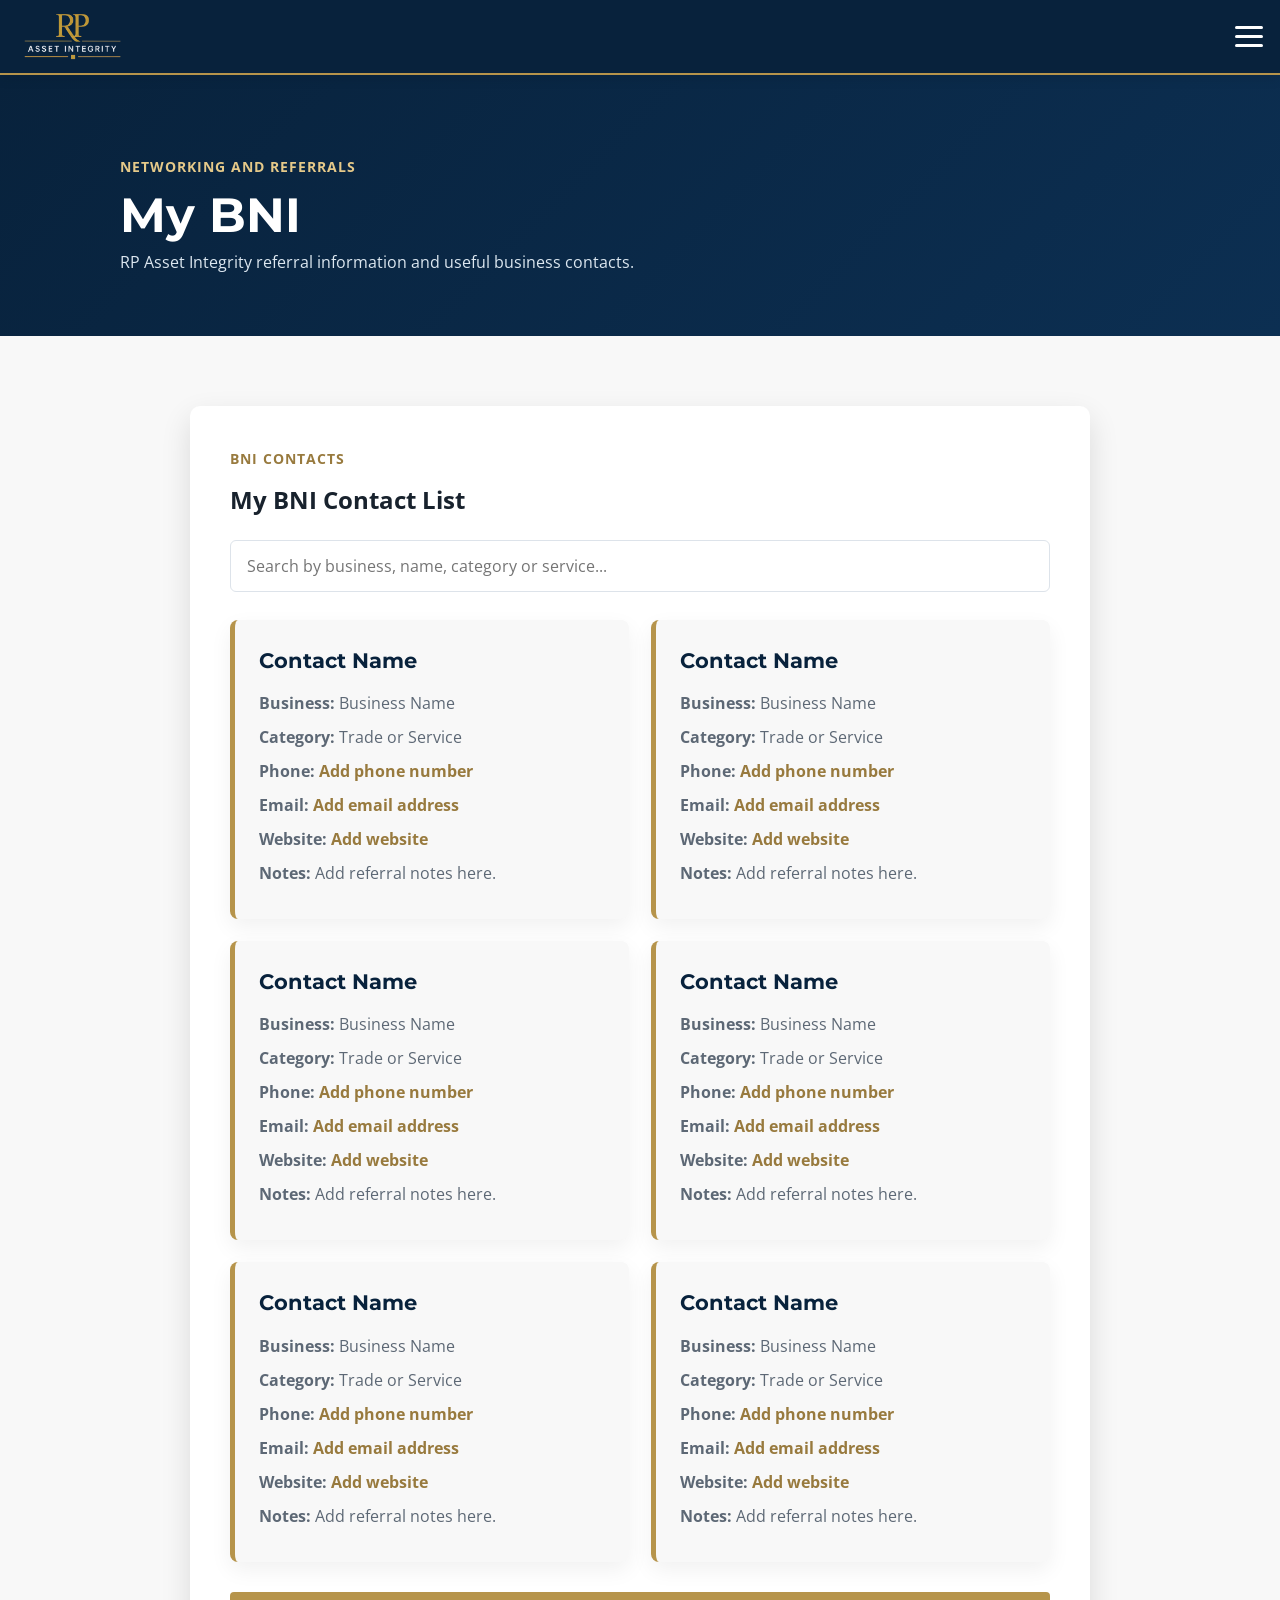
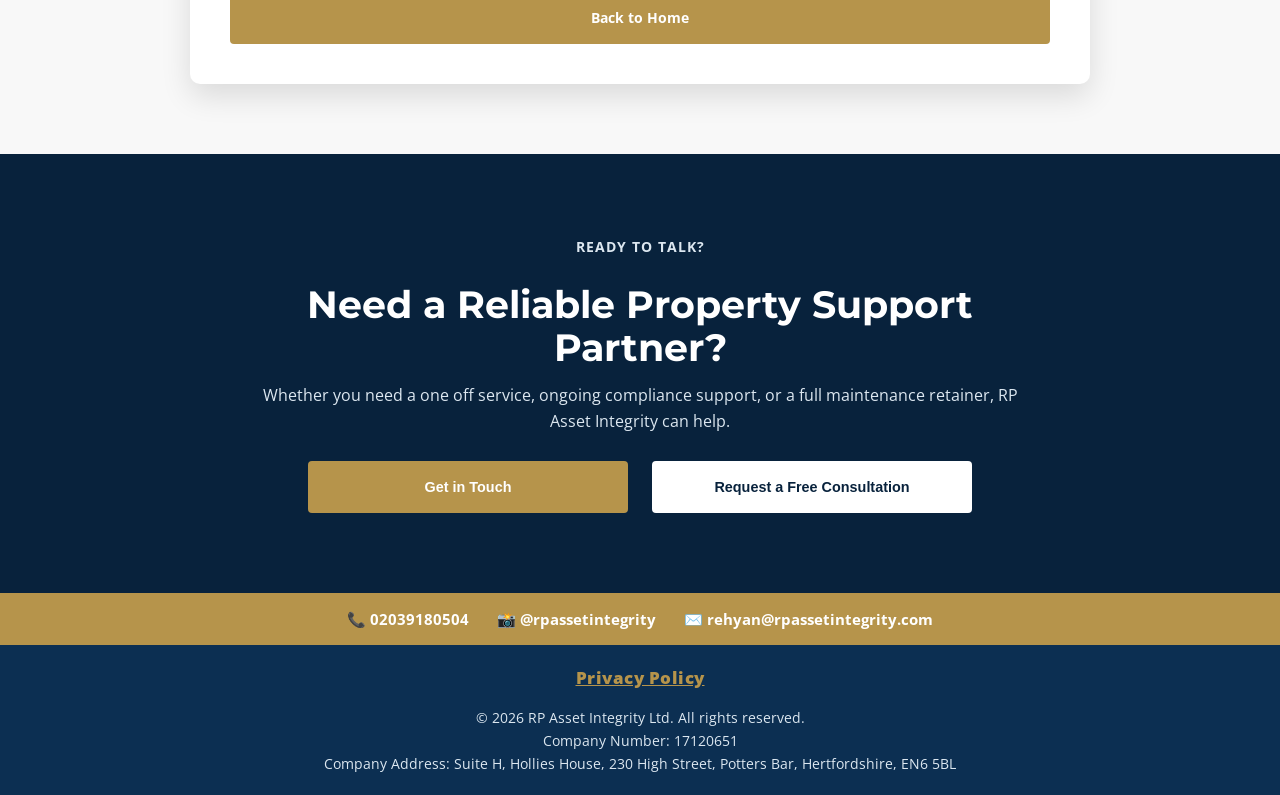
==== BNI.html @ 9f92d35c "temp removal of bni page" ====
<!DOCTYPE html>
<html lang="en">
<head>
  <meta charset="UTF-8" />
  <meta name="viewport" content="width=device-width, initial-scale=1.0" />
  <meta
    name="description"
    content="My BNI page for RP Asset Integrity. Property maintenance, compliance support and landlord services in London."
  />

  <title>My BNI | RP Asset Integrity</title>

  <!-- Favicon -->
<link rel="icon" type="image/png" href="assets/photos/favicon.png" />
<link rel="shortcut icon" type="image/png" href="assets/photos/favicon.png" />
<link rel="apple-touch-icon" href="assets/photos/favicon.png" />

  <link rel="icon" type="image/png" href="assets/photos/Screenshot 2026-05-05 at 12.55.05.png" />

  <link rel="preconnect" href="https://fonts.googleapis.com" />
  <link rel="preconnect" href="https://fonts.gstatic.com" crossorigin />
  <link
    href="https://fonts.googleapis.com/css2?family=Montserrat:wght@400;500;600;700;800&family=Open+Sans:wght@400;500;600;700&display=swap"
    rel="stylesheet"
  />

  <link rel="stylesheet" href="style.css" />
</head>

<body id="top">
  <div class="page-wrapper">

    <header class="site-header">
      <div class="container header-inner">
        <a href="index.html" class="logo">
          <img
            src="assets/photos/Screenshot_2026-05-05_at_11.35.00-removebg-preview.png"
            alt="RP Asset Integrity logo"
            class="logo-img"
          />
          <div class="logo-text"></div>
        </a>

        <button
          class="menu-toggle"
          id="menuToggle"
          aria-label="Open menu"
          aria-expanded="false"
          aria-controls="mainNav"
          type="button"
        >
          <span></span>
          <span></span>
          <span></span>
        </button>

        <nav class="main-nav" id="mainNav">
          <ul>
            <li><a href="index.html#top" class="nav-link">Home</a></li>
            <li><a href="index.html#about" class="nav-link">About</a></li>
            <li><a href="index.html#services" class="nav-link">Services</a></li>
            <li><a href="index.html#plans" class="nav-link">Plans</a></li>
            <li><a href="index.html#projects" class="nav-link">Projects</a></li>
            <li><a href="index.html#retainer" class="nav-link">Retainer</a></li>
            <li><a href="index.html#audit" class="nav-link">Audit</a></li>
            <li><a href="index.html#pricing" class="nav-link">Pricing</a></li>
            <li><a href="index.html#why" class="nav-link">Why Us</a></li>
            <li><a href="index.html#founders" class="nav-link">Team</a></li>
            <li><a href="index.html#contact" class="nav-link">Contact</a></li>
            <!-- <li><a href="BNI.html" class="nav-link active">My BNI</a></li> -->
            <li><a href="reviews.html" class="nav-link nav-page-link">Reviews</a></li>
          </ul>
        </nav>
      </div>
    </header>

    <section class="policy-hero">
      <div class="container">
        <p class="section-label light-label">Networking and Referrals</p>
        <h1>My BNI</h1>
        <p class="policy-date">
          RP Asset Integrity referral information and useful business contacts.
        </p>
      </div>
    </section>

    <!-- <section class="policy-section">
      <div class="container">
        <div class="policy-card">
          <p class="policy-intro">
            Use this page to keep your BNI profile, referral requests, ideal clients, services, and useful contact details in one place.
          </p>

          <div class="policy-block">
            <h2>About RP Asset Integrity</h2>
            <p>
              RP Asset Integrity provides property maintenance and compliance support for landlords, letting agents, property investors, and property owners.
            </p>
          </div>

          <div class="policy-block">
            <h2>What We Are Looking For</h2>
            <p>
              We are looking to connect with landlords, letting agents, estate agents, property investors, and businesses that need reliable property maintenance and compliance support.
            </p>
          </div>

          <div class="policy-block">
            <h2>Services We Offer</h2>
            <p>
              Property maintenance, compliance checks, handyman services, end of tenancy preparation, refurbishment works, and ongoing property support packages.
            </p>
          </div>

          <div class="policy-block">
            <h2>Contact</h2>
            <p>
              Phone: <a href="tel:+442039180504">02039180504</a><br />
              Email: <a href="mailto:rehyan@rpassetintegrity.com">rehyan@rpassetintegrity.com</a><br />
              Website: <a href="https://rpassetintegrity.com" target="_blank" rel="noopener noreferrer">rpassetintegrity.com</a>
            </p>
          </div>
        </div>
      </div>
    </section> -->

    <section class="policy-section">
      <div class="container">
        <div class="policy-card">
          <p class="section-label">BNI Contacts</p>
          <h2>My BNI Contact List</h2>
          <!-- <p class="policy-intro">
            Add useful BNI contacts here so their details are easy to find.
          </p> -->

          <input
            type="text"
            id="bniSearch"
            class="bni-search"
            placeholder="Search by business, name, category or service..."
          />

          <div class="bni-contact-grid">

            <div class="bni-contact-card" data-business="Business Name" data-category="Trade or Service">
              <h3>Contact Name</h3>
              <p><strong>Business:</strong> Business Name</p>
              <p><strong>Category:</strong> Trade or Service</p>
              <p><strong>Phone:</strong> <a href="tel:">Add phone number</a></p>
              <p><strong>Email:</strong> <a href="mailto:">Add email address</a></p>
              <p><strong>Website:</strong> <a href="#" target="_blank" rel="noopener noreferrer">Add website</a></p>
              <p><strong>Notes:</strong> Add referral notes here.</p>
            </div>

            <div class="bni-contact-card" data-business="Business Name" data-category="Trade or Service">
              <h3>Contact Name</h3>
              <p><strong>Business:</strong> Business Name</p>
              <p><strong>Category:</strong> Trade or Service</p>
              <p><strong>Phone:</strong> <a href="tel:">Add phone number</a></p>
              <p><strong>Email:</strong> <a href="mailto:">Add email address</a></p>
              <p><strong>Website:</strong> <a href="#" target="_blank" rel="noopener noreferrer">Add website</a></p>
              <p><strong>Notes:</strong> Add referral notes here.</p>
            </div>

            <div class="bni-contact-card" data-business="Business Name" data-category="Trade or Service">
              <h3>Contact Name</h3>
              <p><strong>Business:</strong> Business Name</p>
              <p><strong>Category:</strong> Trade or Service</p>
              <p><strong>Phone:</strong> <a href="tel:">Add phone number</a></p>
              <p><strong>Email:</strong> <a href="mailto:">Add email address</a></p>
              <p><strong>Website:</strong> <a href="#" target="_blank" rel="noopener noreferrer">Add website</a></p>
              <p><strong>Notes:</strong> Add referral notes here.</p>
            </div>

            <div class="bni-contact-card" data-business="Business Name" data-category="Trade or Service">
              <h3>Contact Name</h3>
              <p><strong>Business:</strong> Business Name</p>
              <p><strong>Category:</strong> Trade or Service</p>
              <p><strong>Phone:</strong> <a href="tel:">Add phone number</a></p>
              <p><strong>Email:</strong> <a href="mailto:">Add email address</a></p>
              <p><strong>Website:</strong> <a href="#" target="_blank" rel="noopener noreferrer">Add website</a></p>
              <p><strong>Notes:</strong> Add referral notes here.</p>
            </div>

            <div class="bni-contact-card" data-business="Business Name" data-category="Trade or Service">
              <h3>Contact Name</h3>
              <p><strong>Business:</strong> Business Name</p>
              <p><strong>Category:</strong> Trade or Service</p>
              <p><strong>Phone:</strong> <a href="tel:">Add phone number</a></p>
              <p><strong>Email:</strong> <a href="mailto:">Add email address</a></p>
              <p><strong>Website:</strong> <a href="#" target="_blank" rel="noopener noreferrer">Add website</a></p>
              <p><strong>Notes:</strong> Add referral notes here.</p>
            </div>

            <div class="bni-contact-card" data-business="Business Name" data-category="Trade or Service">
              <h3>Contact Name</h3>
              <p><strong>Business:</strong> Business Name</p>
              <p><strong>Category:</strong> Trade or Service</p>
              <p><strong>Phone:</strong> <a href="tel:">Add phone number</a></p>
              <p><strong>Email:</strong> <a href="mailto:">Add email address</a></p>
              <p><strong>Website:</strong> <a href="#" target="_blank" rel="noopener noreferrer">Add website</a></p>
              <p><strong>Notes:</strong> Add referral notes here.</p>
            </div>

          </div>

          <div class="policy-back">
            <a href="index.html" class="btn btn-gold small-btn">Back to Home</a>
          </div>
        </div>
      </div>
    </section>

    <section class="cta-section">
      <div class="container cta-box">
        <p class="section-label light-label">Ready to Talk?</p>
        <h2>Need a Reliable Property Support Partner?</h2>
        <p>
          Whether you need a one off service, ongoing compliance support, or a full maintenance retainer, RP Asset Integrity can help.
        </p>

        <div class="hero-buttons cta-buttons">
          <button type="button" class="btn btn-gold open-enquiry-btn">
            Get in Touch
          </button>
          <button type="button" class="btn btn-white open-consultation-btn">
            Request a Free Consultation
          </button>
        </div>
      </div>
    </section>

    <section class="contact-strip" id="contact">
      <div class="container contact-strip-inner">
        <span><a href="tel:+442039180504">📞 02039180504</a></span>
        <span><a href="https://www.instagram.com/rp_asset_integrity/" target="_blank" rel="noopener noreferrer">📸 @rpassetintegrity</a></span>
        <span><a href="mailto:rehyan@rpassetintegrity.com">✉️ rehyan@rpassetintegrity.com</a></span>
      </div>
    </section>

    <footer class="site-footer">
      <div class="container footer-inner single-column">
        <p>
          <span><a href="privacy.html" class="footer-policy-link" target="_blank">Privacy Policy</a></span><br />
          © 2026 RP Asset Integrity Ltd. All rights reserved.<br />
          Company Number: 17120651<br />
          Company Address: Suite H, Hollies House, 230 High Street, Potters Bar, Hertfordshire, EN6 5BL
        </p>
      </div>
    </footer>
  </div>

  <script src="script.js"></script>
</body>
</html>
---- style.css ----
/* =========================================================
   RESET
========================================================= */
* {
  margin: 0;
  padding: 0;
  box-sizing: border-box;
}

/* =========================================================
   ROOT VARIABLES
========================================================= */
:root {
  --navy: #0c2f52;
  --navy-dark: #08223c;
  --gold: #b6944b;
  --gold-dark: #987a3e;
  --white: #ffffff;
  --off-white: #f8f8f8;
  --light-bg: #f3f4f6;
  --border: #dde3ea;
  --text: #18222d;
  --muted: #5d6875;
  --shadow: 0 12px 30px rgba(0, 0, 0, 0.12);
}

/* =========================================================
   BASE
========================================================= */
html {
  scroll-behavior: auto;
}

html,
body {
  width: 100%;
  max-width: 100%;
  overflow-x: hidden;
}

body {
  padding-top: 74px;
  font-family: "Open Sans", sans-serif;
  background: #ececec;
  color: var(--text);
  line-height: 1.6;
}

html.menu-open,
body.menu-open {
  overflow: hidden;
  /* height: 100vh; */
}

img {
  max-width: 100%;
  display: block;
}

a {
  text-decoration: none;
}

/* =========================================================
   LAYOUT
========================================================= */
.page-wrapper {
  width: 100%;
  max-width: 100%;
  margin: 0;
  background: var(--white);
  box-shadow: 0 10px 35px rgba(0, 0, 0, 0.12);
  overflow: visible;
}

.container {
  width: 100%;
  max-width: 1080px;
  margin: 0 auto;
  padding-left: 20px;
  padding-right: 20px;
}

.site-header .container {
  width: 100%;
  max-width: 100%;
  margin: 0;
  padding-left: 4px;
  padding-right: 4px;
}

/* =========================================================
   SHARED SECTION STYLES
========================================================= */
.section-label {
  display: inline-block;
  font-size: 0.85rem;
  font-weight: 700;
  color: var(--gold-dark);
  text-transform: uppercase;
  letter-spacing: 1px;
  margin-bottom: 12px;
}

.light-label {
  color: #e5c989;
}

.section-heading {
  text-align: center;
  max-width: 760px;
  margin: 0 auto 42px;
}

.section-heading h2 {
  font-family: "Montserrat", sans-serif;
  font-size: 2.2rem;
  line-height: 1.15;
  font-weight: 800;
  color: var(--navy-dark);
  margin-bottom: 14px;
}

.section-heading p {
  color: var(--muted);
  font-size: 1rem;
}

/* =========================================================
   HEADER
========================================================= */
.site-header {
  position: fixed;
  top: 0;
  left: 0;
  width: 100%;
  z-index: 9999;
  background: rgba(255, 255, 255, 0.98);
  border-bottom: 1px solid #e8ebef;
  backdrop-filter: blur(8px);
  -webkit-backdrop-filter: blur(8px);
  box-shadow: 0 4px 12px rgba(0, 0, 0, 0.08);
}

.header-inner {
  display: flex;
  align-items: center;
  justify-content: space-between;
  padding: 4px 0;
  min-height: 74px;
}

.logo {
  display: flex;
  align-items: center;
  gap: 1px;
  color: inherit;
  flex: 1;
  min-width: 0;
  overflow: hidden;
  text-decoration: none;
  margin-left: 16px;
}

.logo-img {
  width: auto;
  height: 65px;
  object-fit: contain;
  display: block;
  flex-shrink: 0;
  margin-right: -15px;
}

.logo-text {
  min-width: 0;
  overflow: hidden;
  margin-left: -2px;
  padding: 0;
}

.logo-text h2 {
  font-family: "Montserrat", sans-serif;
  font-size: 0.95rem;
  line-height: 1.1;
  font-weight: 800;
  color: var(--navy-dark);
  margin: 0;
  white-space: nowrap;
  overflow: hidden;
  text-overflow: ellipsis;
  letter-spacing: 0.5px;
}

.logo-text p {
  font-size: 0.52rem;
  /* margin-top: 4px; */
  color: var(--gold-dark);
  letter-spacing: 0.4px;
  line-height: 1.2;
  white-space: nowrap;
  overflow: hidden;
  text-overflow: ellipsis;
  margin: 0;
}

/* =========================================================
   NAVIGATION
========================================================= */
.main-nav ul {
  display: flex;
  list-style: none;
  gap: 24px;
  align-items: center;
}

.main-nav a,
.main-nav a.nav-link {
  color: var(--text);
  font-size: 0.92rem;
  font-weight: 600;
  transition: color 0.3s ease;
}

.main-nav a:hover,
.main-nav a.active,
.main-nav a.nav-link:hover,
.main-nav a.nav-link.active {
  color: var(--gold-dark);
}

/* =========================================================
   HAMBURGER MENU
========================================================= */
.menu-toggle {
  display: flex;
  width: 88px;
  height: 46px;
  border: none;
  background: transparent;
  cursor: pointer;
  padding: 0;
  align-items: center;
  justify-content: center;
  flex-direction: column;
  gap: 6px;
  flex-shrink: 0;
  margin-left: 8px;
  z-index: 10002;
}

.menu-toggle span {
  display: block;
  width: 28px;
  height: 3px;
  background: var(--navy-dark);
  border-radius: 2px;
  transition: transform 0.35s ease, opacity 0.35s ease, background 0.35s ease;
}

.menu-toggle:hover span {
  background: var(--gold-dark);
}

.menu-toggle.active span:nth-child(1) {
  transform: translateY(9px) rotate(45deg);
}

.menu-toggle.active span:nth-child(2) {
  opacity: 0;
}

.menu-toggle.active span:nth-child(3) {
  transform: translateY(-9px) rotate(-45deg);
}

/* =========================================================
   SLIDE OUT NAVIGATION
========================================================= */
.main-nav {
  position: fixed;
  top: 74px;
  right: 0;
  width: min(360px, 86vw);
  height: calc(100vh - 74px);
  background: var(--white);
  border-left: 1px solid #e8ebef;
  box-shadow: -8px 0 24px rgba(0, 0, 0, 0.08);
  padding: 18px 24px 28px;
  overflow-y: auto;
  z-index: 10000;
  transform: translateX(105%);
  opacity: 0;
  visibility: hidden;
  transition: transform 0.38s ease, opacity 0.28s ease, visibility 0.28s ease;
}

.main-nav.open {
  transform: translateX(0);
  opacity: 1;
  visibility: visible;
}

.main-nav ul {
  display: flex;
  flex-direction: column;
  list-style: none;
  gap: 0;
  align-items: flex-start;
  width: 100%;
}

.main-nav li {
  width: 100%;
}

.main-nav a,
.main-nav a.nav-link {
  display: block;
  width: 100%;
  padding: 14px 0;
  border-bottom: 1px solid #eef1f4;
  color: var(--text);
  font-size: 1rem;
  font-weight: 600;
  transition: color 0.3s ease, padding-left 0.3s ease;
}

.main-nav a:hover,
.main-nav a.active,
.main-nav a.nav-link:hover,
.main-nav a.nav-link.active {
  color: var(--gold-dark);
  padding-left: 8px;
}

/* =========================================================
   BUTTONS
========================================================= */
.btn {
  display: flex;
  align-items: center;
  justify-content: center;
  padding: 14px;
  border-radius: 4px;
  font-weight: 700;
  font-size: 0.9rem;
  text-align: center;
  width: 100%;
  min-height: 52px;
  border: none;
  cursor: pointer;
  transition: background 0.3s ease, color 0.3s ease, transform 0.3s ease;
}

.btn:hover {
  transform: translateY(-1px);
}

.btn-gold {
  background: var(--gold);
  color: var(--white);
}

.btn-gold:hover {
  background: var(--gold-dark);
}

.btn-outline {
  border: 2px solid var(--gold);
  color: var(--white);
  background: transparent;
}

.btn-outline:hover {
  background: rgba(182, 148, 75, 0.16);
}

.btn-white {
  background: var(--white);
  color: var(--navy-dark);
}

.btn-white:hover {
  background: #e9eef3;
}

.small-btn {
  padding: 11px 16px;
  font-size: 0.85rem;
}

.full-width-btn {
  width: 100%;
  text-align: center;
}

/* =========================================================
   HERO
========================================================= */
.hero {
  position: relative;
  min-height: 620px;
  overflow: hidden;
}

.hero-image {
  position: absolute;
  inset: 0;
  background-image: url("assets/photos/ChatGPT Image Apr 28, 2026, 11_20_13 AM.png");
  background-size: cover;
  background-position: center;
}

.hero-overlay {
  position: absolute;
  inset: 0;
  background: linear-gradient(
    90deg,
    rgba(8, 34, 60, 0.92) 0%,
    rgba(8, 34, 60, 0.82) 36%,
    rgba(8, 34, 60, 0.38) 62%,
    rgba(8, 34, 60, 0.08) 100%
  );
}

.hero-content {
  position: relative;
  z-index: 2;
  display: flex;
  align-items: center;
  min-height: 620px;
}

.hero-text-box {
  max-width: 640px;
  color: var(--white);
  padding: 50px 0;
}

.eyebrow {
  display: inline-block;
  font-size: 0.82rem;
  font-weight: 700;
  letter-spacing: 1.2px;
  text-transform: uppercase;
  color: #e5c989;
  margin-bottom: 14px;
}

.hero-text-box h1 {
  font-family: "Montserrat", sans-serif;
  font-size: 3.4rem;
  line-height: 1.04;
  font-weight: 800;
  margin-bottom: 18px;
}

.hero-subtext {
  max-width: 620px;
  font-size: 1.06rem;
  color: #f0f4f8;
  margin-bottom: 16px;
}

.hero-small {
  max-width: 600px;
  font-size: 0.98rem;
  color: #dce6ee;
  margin-bottom: 28px;
}

.hero-buttons {
  display: grid;
  grid-template-columns: repeat(2, 1fr);
  gap: 14px;
  max-width: 600px;
}

/* =========================================================
   ABOUT
========================================================= */
.intro-section {
  padding: 80px 0 50px;
  background: var(--white);
}

.intro-grid {
  display: grid;
  grid-template-columns: 1.25fr 0.9fr;
  gap: 42px;
  align-items: start;
}

.intro-text h2 {
  font-family: "Montserrat", sans-serif;
  font-size: 2.2rem;
  line-height: 1.14;
  color: var(--navy-dark);
  margin-bottom: 18px;
}

.intro-text p {
  color: var(--muted);
  margin-bottom: 14px;
}

.intro-points {
  display: grid;
  gap: 18px;
}

.point-card {
  padding: 24px;
  background: var(--light-bg);
  border-left: 4px solid var(--gold);
  border-radius: 6px;
}

.point-card h3 {
  font-family: "Montserrat", sans-serif;
  font-size: 1.05rem;
  margin-bottom: 8px;
  color: var(--navy-dark);
}

.point-card p {
  color: var(--muted);
  font-size: 0.95rem;
}

/* =========================================================
   SERVICES
========================================================= */
.services-section {
  padding: 40px 0 80px;
  background: var(--off-white);
}

.service-grid {
  display: grid;
  grid-template-columns: repeat(3, 1fr);
  gap: 24px;
  align-items: stretch;
}

.service-card {
  background: var(--white);
  border-radius: 6px;
  overflow: hidden;
  box-shadow: var(--shadow);
  display: flex;
  flex-direction: column;
  height: 100%;
}

.card-top-line {
  height: 14px;
  background: var(--navy);
}

.card-bottom-line {
  height: 5px;
  background: var(--gold);
  margin-top: 0;
}

.card-body {
  padding: 28px 22px 24px;
  flex: 1;
  display: flex;
  flex-direction: column;
}

.card-icon {
  width: 58px;
  height: 58px;
  display: flex;
  align-items: center;
  justify-content: center;
  background: #f7f2e7;
  color: var(--navy-dark);
  border-radius: 50%;
  font-size: 1.5rem;
  margin-bottom: 18px;
}

.card-body h3 {
  font-family: "Montserrat", sans-serif;
  font-size: 1.45rem;
  line-height: 1.15;
  margin-bottom: 10px;
  color: var(--navy-dark);
}

.card-body h4 {
  font-size: 1rem;
  font-weight: 700;
  margin-bottom: 12px;
  color: var(--text);
}

.card-body p {
  color: var(--muted);
  font-size: 0.95rem;
  margin-bottom: 16px;
}

.card-body ul {
  margin: 0 0 18px 18px;
  color: var(--muted);
}

.card-body li {
  margin-bottom: 8px;
  font-size: 0.94rem;
}

.card-body a {
  color: var(--gold-dark);
  font-weight: 700;
  margin-top: auto;
}

/* =========================================================
   PLANS
========================================================= */
.plans-section {
  padding: 80px 0;
  background: var(--white);
}

.plan-grid {
  display: grid;
  grid-template-columns: repeat(3, 1fr);
  gap: 24px;
  align-items: stretch;
}

.plan-card {
  background: var(--off-white);
  border: 1px solid var(--border);
  border-radius: 8px;
  padding: 28px 24px;
  display: flex;
  flex-direction: column;
  height: 100%;
}

.plan-card .btn {
  margin-top: auto;
}

.featured-plan {
  background: var(--off-white);
  color: var(--text);
  border: 4px solid var(--navy-dark);
  transform: translateY(-8px);
  box-shadow: var(--shadow);
}

.featured-plan h3,
.featured-plan .plan-price {
  color: var(--navy-dark);
}

.featured-plan p,
.featured-plan li {
  color: var(--muted);
}

.featured-plan .plan-tag {
  background: var(--navy);
  color: var(--white);
}

.plan-tag {
  display: inline-block;
  width: fit-content;
  padding: 6px 10px;
  background: #f2e4c0;
  color: var(--gold-dark);
  border-radius: 999px;
  font-size: 0.76rem;
  font-weight: 700;
  margin-bottom: 16px;
  text-transform: uppercase;
}

.plan-card h3 {
  font-family: "Montserrat", sans-serif;
  font-size: 1.4rem;
  line-height: 1.15;
  color: var(--navy-dark);
  margin-bottom: 10px;
}

.plan-price {
  font-size: 1rem;
  font-weight: 700;
  color: var(--gold-dark);
  margin-bottom: 16px;
}

.plan-card p {
  color: var(--muted);
  margin-bottom: 16px;
}

.plan-card ul {
  margin: 0 0 22px 18px;
  flex-grow: 1;
}

.plan-card li {
  margin-bottom: 8px;
  color: var(--muted);
  font-size: 0.94rem;
}

/* =========================================================
   SHARED POPUPS
========================================================= */
.site-popup,
.review-popup {
  position: fixed;
  inset: 0;
  background: rgba(0, 0, 0, 0.55);
  display: none;
  align-items: center;
  justify-content: center;
  z-index: 11000;
  padding: 20px;
}

.site-popup.active,
.review-popup.active {
  display: flex;
}

.site-popup-box,
.review-popup-box {
  width: 100%;
  max-width: 460px;
  background: var(--white);
  border-radius: 12px;
  box-shadow: 0 18px 40px rgba(0, 0, 0, 0.18);
  padding: 30px 24px;
  position: relative;
}

.site-popup-box h2,
.review-popup-box h2 {
  font-family: "Montserrat", sans-serif;
  color: var(--navy-dark);
  margin-bottom: 12px;
  font-size: 1.8rem;
  line-height: 1.15;
}

.site-popup-box p,
.review-popup-box p {
  color: var(--muted);
  margin-bottom: 18px;
  line-height: 1.6;
}

.site-popup-close,
.review-close {
  position: absolute;
  top: 12px;
  right: 12px;
  width: 46px;
  height: 46px;
  display: flex;
  align-items: center;
  justify-content: center;
  border: none;
  border-radius: 50%;
  background: #f1f4f8;
  font-size: 28px;
  font-weight: 700;
  line-height: 1;
  color: var(--navy-dark);
  cursor: pointer;
  transition: background 0.25s ease, color 0.25s ease, transform 0.25s ease;
}

.site-popup-close:hover,
.review-close:hover {
  background: var(--gold);
  color: var(--white);
  transform: scale(1.05);
}

.popup-options {
  display: grid;
  gap: 12px;
  margin-top: 10px;
}

.popup-option-link,
.popup-option-button {
  display: block;
  width: 100%;
  padding: 14px 16px;
  border: 1px solid var(--border);
  border-radius: 6px;
  color: var(--navy-dark);
  font-weight: 700;
  background: var(--off-white);
  transition: background 0.3s ease, border-color 0.3s ease, transform 0.3s ease;
  cursor: pointer;
  text-align: center;
}

.popup-option-link:hover,
.popup-option-button:hover {
  background: #eef2f6;
  border-color: var(--gold);
  transform: translateY(-1px);
}

.site-popup-box form,
.review-popup-box form {
  display: flex;
  flex-direction: column;
}

.site-popup-box input,
.site-popup-box select,
.site-popup-box textarea,
.review-popup-box input,
.review-popup-box select,
.review-popup-box textarea {
  width: 100%;
  padding: 12px;
  margin-bottom: 14px;
  border: 1px solid var(--border);
  border-radius: 4px;
  font-family: inherit;
  font-size: 0.95rem;
  color: var(--text);
  background: var(--white);
}

.site-popup-box input:focus,
.site-popup-box select:focus,
.site-popup-box textarea:focus,
.review-popup-box input:focus,
.review-popup-box select:focus,
.review-popup-box textarea:focus {
  outline: none;
  border-color: var(--gold);
  box-shadow: 0 0 0 3px rgba(182, 148, 75, 0.12);
}

.service-link-btn {
  margin-top: auto;
  padding: 0;
  border: none;
  background: transparent;
  color: var(--gold-dark);
  font-weight: 700;
  font-size: 1rem;
  text-align: left;
  cursor: pointer;
  transition: color 0.3s ease, transform 0.3s ease;
}

.service-link-btn:hover {
  color: var(--navy-dark);
  transform: translateX(3px);
}

.btn-outline-dark {
  background: transparent;
  color: var(--navy-dark);
  border: 2px solid var(--navy-dark);
}

.btn-outline-dark:hover {
  background: var(--navy-dark);
  color: var(--white);
}

/* =========================================================
   PROJECTS
========================================================= */
.projects-section {
  padding: 80px 0;
  background: var(--white);
}

.project-grid {
  display: grid;
  grid-template-columns: repeat(2, 1fr);
  gap: 28px;
  margin-top: 40px;
}

.project-card {
  background: #f7f7f7;
  border-radius: 18px;
  padding: 26px;
  text-align: center;
  box-shadow: 0 8px 24px rgba(0, 0, 0, 0.06);
}

.project-card-gallery {
  display: grid;
  grid-template-columns: repeat(2, 1fr);
  gap: 10px;
}

.project-card-gallery .project-img {
  width: 100%;
  aspect-ratio: 1 / 1;
  object-fit: cover;
  border-radius: 0;
  cursor: pointer;
  transition: transform 0.25s ease, opacity 0.25s ease;
}

.project-card-gallery .project-img:hover {
  transform: scale(1.02);
  opacity: 0.95;
}

.project-card h3 {
  font-family: "Montserrat", sans-serif;
  font-size: 1.15rem;
  font-weight: 500;
  color: var(--text);
  margin-top: 22px;
}

/* =========================================================
   LIGHTBOX
========================================================= */
.project-lightbox {
  position: fixed;
  inset: 0;
  background: rgba(0, 0, 0, 0.92);
  display: none;
  align-items: center;
  justify-content: center;
  z-index: 10000;
  padding: 30px;
}

.project-lightbox.active {
  display: flex;
}

.lightbox-content {
  max-width: 90vw;
  max-height: 85vh;
  display: flex;
  align-items: center;
  justify-content: center;
}

.lightbox-content img {
  max-width: 100%;
  max-height: 85vh;
  object-fit: contain;
  border-radius: 10px;
}

.lightbox-close {
  position: absolute;
  top: 18px;
  right: 24px;
  background: transparent;
  border: none;
  color: #fff;
  font-size: 42px;
  cursor: pointer;
  line-height: 1;
}

.lightbox-arrow {
  position: absolute;
  top: 50%;
  transform: translateY(-50%);
  background: rgba(255, 255, 255, 0.14);
  border: none;
  color: #fff;
  font-size: 34px;
  width: 54px;
  height: 54px;
  border-radius: 50%;
  cursor: pointer;
}

.lightbox-prev {
  left: 22px;
}

.lightbox-next {
  right: 22px;
}

.lightbox-arrow:hover,
.lightbox-close:hover {
  opacity: 0.8;
}

/* =========================================================
   RETAINER
========================================================= */
.retainer-section {
  padding: 80px 0;
  background: var(--light-bg);
}

.retainer-grid {
  display: grid;
  grid-template-columns: 1.2fr 0.8fr;
  gap: 30px;
  align-items: start;
}

.retainer-text h2 {
  font-family: "Montserrat", sans-serif;
  font-size: 2.2rem;
  line-height: 1.14;
  color: var(--navy-dark);
  margin-bottom: 16px;
}

.retainer-text p {
  color: var(--muted);
  margin-bottom: 14px;
}

.retainer-points {
  display: grid;
  grid-template-columns: 1fr 1fr;
  gap: 14px;
  margin-top: 20px;
}

.retainer-point {
  background: var(--white);
  border-radius: 6px;
  padding: 18px;
  border-left: 4px solid var(--gold);
}

.retainer-point strong {
  display: block;
  font-family: "Montserrat", sans-serif;
  color: var(--navy-dark);
  margin-bottom: 6px;
}

.retainer-point span {
  color: var(--muted);
  font-size: 0.93rem;
}

.retainer-box {
  background: var(--navy-dark);
  color: var(--white);
  padding: 30px 24px;
  border-radius: 8px;
  box-shadow: var(--shadow);
}

.retainer-box h3 {
  font-family: "Montserrat", sans-serif;
  font-size: 1.6rem;
  line-height: 1.15;
  margin-bottom: 14px;
}

.retainer-box p,
.retainer-box li {
  color: #dce7f0;
}

.retainer-box p {
  margin-bottom: 16px;
}

.retainer-box ul {
  margin: 0 0 24px 18px;
}

.retainer-box li {
  margin-bottom: 8px;
}

.retainer-tag {
  display: inline-block;
  margin-bottom: 16px;
  padding: 6px 12px;
  background: var(--gold);
  color: var(--white);
  border-radius: 999px;
  font-size: 0.76rem;
  font-weight: 700;
  text-transform: uppercase;
  letter-spacing: 0.8px;
}

/* =========================================================
   AUDIT
========================================================= */
.audit-section {
  padding: 80px 0;
  background: var(--white);
}

.audit-grid {
  display: grid;
  grid-template-columns: repeat(4, 1fr);
  gap: 20px;
}

.audit-card {
  background: var(--off-white);
  border: 1px solid var(--border);
  border-radius: 8px;
  padding: 24px 20px;
  text-align: center;
}

.audit-icon {
  font-size: 2rem;
  margin-bottom: 12px;
}

.audit-card h3 {
  font-family: "Montserrat", sans-serif;
  font-size: 1.05rem;
  color: var(--navy-dark);
  margin-bottom: 8px;
}

.audit-card p {
  color: var(--muted);
  font-size: 0.94rem;
}

/* =========================================================
   PRICING
========================================================= */
.pricing-section {
  padding: 80px 0;
  background: var(--off-white);
}

.pricing-table {
  max-width: 820px;
  margin: 0 auto;
  border: 1px solid var(--border);
  border-radius: 8px;
  overflow: hidden;
  background: var(--white);
}

.pricing-row {
  display: grid;
  grid-template-columns: 2fr 1fr;
  padding: 16px 20px;
  border-bottom: 1px solid var(--border);
}

.pricing-row:last-child {
  border-bottom: none;
}

.pricing-head {
  background: var(--navy-dark);
  color: var(--white);
  font-weight: 700;
  font-family: "Montserrat", sans-serif;
}

.pricing-note {
  max-width: 820px;
  margin: 16px auto 0;
  color: var(--muted);
  font-size: 0.9rem;
  text-align: center;
}

/* =========================================================
   WHY US
========================================================= */
.why-section {
  padding: 80px 0;
  background: var(--white);
}

.why-grid {
  display: grid;
  grid-template-columns: repeat(3, 1fr);
  gap: 18px;
}

.why-card {
  background: var(--light-bg);
  padding: 22px 18px;
  border-radius: 6px;
  border-left: 4px solid var(--gold);
  font-weight: 600;
  color: var(--navy-dark);
}

/* =========================================================
   TEAM
========================================================= */
.founders-section {
  padding: 80px 0;
  background: var(--off-white);
}

.founder-grid {
  display: grid;
  grid-template-columns: 1fr 1fr;
  gap: 24px;
}

.founder-card {
  background: var(--white);
  border-radius: 8px;
  overflow: hidden;
  box-shadow: var(--shadow);
}

.founder-info {
  padding: 24px;
}

.founder-info h3 {
  font-family: "Montserrat", sans-serif;
  font-size: 1.5rem;
  color: var(--navy-dark);
  margin-bottom: 10px;
}

.founder-info p {
  color: var(--muted);
}

.founder-email {
  margin-top: 12px;
  font-weight: 700;
  color: var(--navy-dark);
}

/* =========================================================
   CTA
========================================================= */
.cta-section {
  padding: 80px 0;
  background: var(--navy-dark);
}

.cta-box {
  text-align: center;
  max-width: 850px;
}

.cta-box h2 {
  font-family: "Montserrat", sans-serif;
  font-size: 2.4rem;
  line-height: 1.12;
  color: var(--white);
  margin-bottom: 14px;
}

.cta-box p {
  color: #dce7f0;
  max-width: 760px;
  margin: 0 auto 26px;
}

.cta-buttons {
  display: flex;
  justify-content: center;
  align-items: center;
  gap: 24px;
  flex-wrap: wrap;
  max-width: 900px;
  margin: 0 auto;
}

.cta-buttons .btn {
  flex: 0 1 320px;
  max-width: 320px;
}

/* =========================================================
   CONTACT STRIP
========================================================= */
.contact-strip {
  background: var(--gold);
  padding: 14px 0;
}

.contact-strip-inner {
  display: flex;
  justify-content: center;
  flex-wrap: wrap;
  gap: 28px;
}

.contact-strip-inner span {
  color: var(--white);
  font-weight: 700;
  font-size: 0.94rem;
}

.contact-strip-inner a {
  color: var(--white);
  display: inline-block;
  transition: color 0.3s ease-in-out, transform 0.3s ease-in-out;
}

.contact-strip-inner a:hover {
  color: var(--navy-dark);
  transform: translateY(-1px);
}

/* =========================================================
   FOOTER
========================================================= */
.site-footer {
  background: var(--navy);
  padding: 20px 0;
}

.footer-inner {
  display: flex;
  flex-direction: column;
  align-items: center;
  justify-content: center;
  text-align: center;
  gap: 8px;
}

.footer-inner.single-column {
  justify-content: center;
  text-align: center;
}

.site-footer p {
  color: #dce7f0;
  font-size: 0.9rem;
}

.footer-policy-link {
  display: inline-block;
  margin-bottom: 14px;
  color: var(--gold);
  font-weight: 800;
  font-size: 1.05rem;
  text-decoration: underline;
  letter-spacing: 0.5px;
  transition: color 0.3s ease;
}

.footer-policy-link:hover {
  color: var(--white);
}

/* =========================================================
   PRIVACY POPUP
========================================================= */
.privacy-popup {
  position: fixed;
  bottom: 20px;
  left: 20px;
  max-width: 360px;
  width: calc(100% - 40px);
  background: rgba(12, 47, 82, 0.98);
  color: #ffffff;
  border-radius: 10px;
  box-shadow: 0 10px 30px rgba(0, 0, 0, 0.2);
  z-index: 9999;
  padding: 20px;
}

.privacy-popup-content p {
  font-size: 0.92rem;
  line-height: 1.5;
  margin-bottom: 14px;
  color: #f1f4f8;
}

.privacy-popup-content a {
  color: #e5c989;
  text-decoration: underline;
}

.privacy-popup-buttons {
  display: flex;
  gap: 10px;
  flex-wrap: wrap;
}

.privacy-popup-buttons button {
  border: none;
  padding: 10px 16px;
  border-radius: 4px;
  cursor: pointer;
  font-weight: 700;
  font-size: 0.9rem;
}

#acceptPrivacy {
  background: #b6944b;
  color: #ffffff;
}

#acceptPrivacy:hover {
  background: #987a3e;
}

.privacy-secondary {
  background: #ffffff;
  color: #08223c;
}

.privacy-secondary:hover {
  background: #e9eef3;
}

/* =========================================================
   PRIVACY POLICY PAGE
========================================================= */
.policy-hero {
  background: linear-gradient(135deg, var(--navy-dark), var(--navy));
  color: var(--white);
  padding: 80px 0 60px;
}

.policy-hero h1 {
  font-family: "Montserrat", sans-serif;
  font-size: 3rem;
  line-height: 1.05;
  margin-bottom: 10px;
}

.policy-date {
  font-size: 1rem;
  color: #dce7f0;
}

.policy-section {
  padding: 70px 0;
  background: var(--off-white);
}

.policy-card {
  max-width: 900px;
  margin: 0 auto;
  background: var(--white);
  padding: 40px;
  border-radius: 10px;
  box-shadow: var(--shadow);
}

.policy-intro {
  font-size: 1.05rem;
  color: var(--muted);
  margin-bottom: 30px;
  padding-bottom: 24px;
  border-bottom: 1px solid var(--border);
}

.policy-block {
  margin-bottom: 30px;
}

.policy-block h2 {
  font-family: "Montserrat", sans-serif;
  font-size: 1.4rem;
  color: var(--navy-dark);
  margin-bottom: 12px;
}

.policy-block p {
  color: var(--muted);
  margin-bottom: 12px;
  font-size: 1rem;
  line-height: 1.7;
}

.policy-block strong {
  color: var(--text);
}

.policy-list {
  display: grid;
  gap: 10px;
  margin-top: 8px;
}

.policy-contact {
  background: var(--light-bg);
  padding: 24px;
  border-left: 4px solid var(--gold);
  border-radius: 8px;
}

.policy-contact a {
  color: var(--gold-dark);
  font-weight: 700;
}

.policy-back {
  margin-top: 30px;
  text-align: center;
}

/* =========================================================
   REVIEWS PAGE
========================================================= */
.reviews-hero {
  background: linear-gradient(135deg, var(--navy-dark), var(--navy));
  color: var(--white);
  padding: 90px 0 70px;
}

.reviews-hero h1 {
  font-family: "Montserrat", sans-serif;
  font-size: 3rem;
  line-height: 1.05;
  margin-bottom: 16px;
}

.reviews-hero-text {
  max-width: 760px;
  color: #dce7f0;
  font-size: 1.05rem;
}

.reviews-intro {
  padding: 70px 0 20px;
  background: var(--white);
}

.reviews-section {
  padding: 20px 0 80px;
  background: var(--off-white);
}

.reviews-grid {
  display: grid;
  grid-template-columns: repeat(3, 1fr);
  gap: 24px;
}

.review-card {
  background: var(--white);
  border-radius: 8px;
  box-shadow: var(--shadow);
  padding: 28px 24px;
  display: flex;
  flex-direction: column;
  min-height: 280px;
}

.review-stars {
  font-size: 1.2rem;
  color: var(--gold);
  letter-spacing: 2px;
  margin-bottom: 16px;
}

.review-text {
  color: var(--muted);
  margin-bottom: 22px;
  flex-grow: 1;
}

.review-card h3 {
  font-family: "Montserrat", sans-serif;
  font-size: 1.05rem;
  color: var(--navy-dark);
  margin-bottom: 4px;
}

.review-card span {
  color: var(--gold-dark);
  font-size: 0.92rem;
  font-weight: 700;
}

/* =========================================================
   REVIEW CTA SECTION
========================================================= */
.review-cta-section {
  padding: 80px 0;
  background: var(--white);
  text-align: center;
}

.review-cta-box {
  max-width: 720px;
  margin: 0 auto;
}

.review-cta-box h2 {
  font-family: "Montserrat", sans-serif;
  font-size: 2.2rem;
  color: var(--navy-dark);
  margin-bottom: 16px;
}

.review-cta-text {
  color: var(--muted);
  font-size: 1.05rem;
  margin-bottom: 28px;
}

.review-cta-main-btn {
  min-width: 240px;
  min-height: 56px;
  font-size: 1rem;
  box-shadow: 0 10px 25px rgba(0, 0, 0, 0.08);
}

/* =========================================================
   REVIEW POPUP
========================================================= */
.review-popup {
  position: fixed;
  inset: 0;
  background: rgba(0, 0, 0, 0.65);
  display: none;
  align-items: center;
  justify-content: center;
  z-index: 10000;
  padding: 20px;
}

.review-popup.active {
  display: flex;
}

.review-popup-box {
  background: var(--white);
  padding: 30px 24px;
  border-radius: 10px;
  width: 100%;
  max-width: 420px;
  position: relative;
  box-shadow: var(--shadow);
}

.review-popup-box h2 {
  font-family: "Montserrat", sans-serif;
  margin-bottom: 18px;
  color: var(--navy-dark);
}

.review-popup-box input,
.review-popup-box select,
.review-popup-box textarea {
  width: 100%;
  padding: 12px;
  margin-bottom: 14px;
  border: 1px solid var(--border);
  border-radius: 4px;
  font-family: inherit;
}

.review-popup-box input[type="date"] {
  color: var(--text);
}

.review-close {
  position: absolute;
  top: 12px;
  right: 12px;
  width: 44px;
  height: 44px;
  display: flex;
  align-items: center;
  justify-content: center;
  border: none;
  border-radius: 50%;
  background: #f1f4f8;
  font-size: 24px;
  font-weight: 700;
  color: var(--navy-dark);
  cursor: pointer;
  transition: all 0.25s ease;
}

.review-close:hover {
  background: var(--gold);
  color: white;
}


/* =========================================================
   CONSENT */
.form-consent {
  display: flex;
  align-items: center;
  gap: 8px;
  margin: 10px 0 4px;
  font-size: 13px;
  color: #18222d;
  line-height: 1.4;
}

.form-consent input {
  width: 16px;
  height: 16px;
  flex-shrink: 0;
  accent-color: #b6944b;
  transform: translateY(2px);
}

.form-consent span {
  display: inline;
}

.form-note {
  font-size: 12px;
  color: #5d6875;
  margin: 4px 0 10px;
  line-height: 1.4;
}

.form-consent a {
  color: #08223c;
  font-weight: 700;
  text-decoration: underline;
  text-decoration-thickness: 2px;
}

.form-consent a:hover {
  color: #b6944b;
}

.hidden-field {
  display: none !important;
}

.success-popup {
  position: fixed;
  inset: 0;
  background: rgba(8, 34, 60, 0.7);
  display: none;
  align-items: center;
  justify-content: center;
  z-index: 99999;
  padding: 20px;
}

.success-popup.active {
  display: flex;
}

.success-popup-box {
  background: #ffffff;
  max-width: 420px;
  width: 100%;
  border-radius: 10px;
  padding: 28px;
  text-align: center;
  border-top: 6px solid #b6944b;
  box-shadow: 0 15px 35px rgba(0, 0, 0, 0.2);
}

.success-popup-box h2 {
  color: #08223c;
  margin: 0 0 10px;
}

.success-popup-box p {
  color: #5d6875;
  margin-bottom: 20px;
}

/* =========================================================
   RESPONSIVE
========================================================= */
@media (max-width: 1100px) {
  .hero-text-box h1 {
    font-size: 2.9rem;
  }

  .service-grid,
  .plan-grid,
  .why-grid,
  .reviews-grid {
    grid-template-columns: 1fr 1fr;
  }

  .audit-grid {
    grid-template-columns: 1fr 1fr;
  }

  .retainer-grid,
  .intro-grid,
  .founder-grid {
    grid-template-columns: 1fr;
  }
}

@media (max-width: 900px) {
  .hero {
    min-height: 700px;
  }

  .hero-content {
    min-height: 700px;
  }

  .hero-text-box h1 {
    font-size: 2.4rem;
  }

  .project-grid,
  .retainer-points,
  .service-grid,
  .plan-grid,
  .audit-grid,
  .why-grid,
  .reviews-grid {
    grid-template-columns: 1fr;
  }

  .pricing-row {
    grid-template-columns: 1fr;
    gap: 8px;
  }

  .featured-plan {
    transform: none;
  }

  .footer-inner {
    align-items: center;
    text-align: center;
  }
}

@media (max-width: 768px) {
  .page-wrapper {
    width: 100%;
    max-width: 100%;
    margin: 0;
    box-shadow: none;
  }

  .container {
  width: 100%;
  max-width: 100%;
  margin: 0 auto;
  padding-left: 16px;
  padding-right: 16px;
}

.site-header .container {
  width: 100%;
  max-width: 100%;
  margin: 0;
  padding-left: 4px;
  padding-right: 4px;
}

  .main-nav {
    width: min(320px, 88vw);
    padding: 14px 18px 24px;
  }

  .hero,
  .hero-content,
  .hero-image,
  .hero-overlay,
  .intro-section,
  .services-section,
  .plans-section,
  .projects-section,
  .retainer-section,
  .audit-section,
  .pricing-section,
  .why-section,
  .founders-section,
  .cta-section,
  .reviews-section,
  .review-cta-section,
  .policy-section {
    width: 100%;
    max-width: 100%;
  }

  .pricing-table,
  .policy-card,
  .site-popup-box,
  .review-popup-box,
  .project-card,
  .service-card,
  .plan-card,
  .founder-card,
  .review-card,
  .retainer-box {
    width: 100%;
    max-width: 100%;
    margin-left: auto;
    margin-right: auto;
  }

  .hero-text-box,
  .section-heading,
  .cta-box,
  .review-cta-box,
  .reviews-hero-text {
    max-width: 100%;
  }

  .policy-hero {
    padding: 60px 0 45px;
  }

  .policy-hero h1,
  .reviews-hero h1 {
    font-size: 2.2rem;
  }

  .policy-card {
    padding: 24px;
  }

  .policy-block h2 {
    font-size: 1.2rem;
  }
}

@media (max-width: 640px) {
  .page-wrapper {
    width: 100%;
    max-width: 100%;
    margin: 0;
  }

  .container {
    width: 100%;
  }

  .hero-buttons {
    grid-template-columns: 1fr;
  }

  .hero-text-box h1 {
    font-size: 2rem;
  }

  .section-heading h2,
  .intro-text h2,
  .retainer-text h2,
  .cta-box h2,
  .review-cta-box h2 {
    font-size: 1.8rem;
  }

  .cta-buttons {
    flex-direction: column;
    gap: 14px;
  }

  .cta-buttons .btn {
    width: 100%;
    max-width: 100%;
    flex: unset;
  }

  .contact-strip {
    padding: 22px 0;
  }

  .contact-strip-inner {
    flex-direction: column;
    align-items: center;
    justify-content: center;
    gap: 16px;
    text-align: center;
  }

  .contact-strip-inner span {
    width: 100%;
    font-size: 1rem;
    font-weight: 700;
    line-height: 1.4;
  }

  .privacy-popup {
    left: 15px;
    right: 15px;
    bottom: 15px;
    width: auto;
    max-width: none;
  }

  .project-card {
    padding: 18px;
  }

  .project-card-gallery {
    gap: 8px;
  }

  .lightbox-arrow {
    width: 44px;
    height: 44px;
    font-size: 26px;
  }

  .lightbox-prev {
    left: 10px;
  }

  .lightbox-next {
    right: 10px;
  }

  .lightbox-close {
    top: 12px;
    right: 16px;
    font-size: 36px;
  }

  .reviews-hero {
    padding: 70px 0 50px;
  }

  .site-popup-box,
  .review-popup-box {
    padding: 26px 18px;
  }
}

@media (max-width: 640px) {
  .site-popup-box,
  .review-popup-box {
    width: calc(100% - 24px);
    max-width: 100%;
    padding: 26px 18px 24px;
    overflow: hidden;
  }

  .site-popup-box h2,
  .review-popup-box h2 {
    font-size: 2rem;
    line-height: 1.15;
    padding-right: 60px;
    word-break: normal;
  }

  .site-popup-close,
  .review-close {
    width: 46px;
    height: 46px;
    top: 14px;
    right: 14px;
    font-size: 26px;
    z-index: 2;
  }

  .review-popup-box input[type="date"] {
    max-width: 100%;
    width: 100%;
    box-sizing: border-box;
    appearance: none;
    -webkit-appearance: none;
    font-size: 1rem;
  }
}

@media (max-width: 640px) {
  #callbackPopup .site-popup-box h2 {
    font-size: 1.85rem;
    line-height: 1.15;
    padding-right: 70px;
    max-width: 100%;
  }

  #callbackPopup .site-popup-box {
    overflow: hidden;
  }
}


/* Retainer Enquire Now hover */
.retainer-box .service-link-btn {
  color: var(--gold);
}

.retainer-box .service-link-btn:hover {
  color: var(--white);
  transform: translateX(3px);
}

/* Core service links hover and shift */
.card-body a,
.service-card .card-body a {
  transition: color 0.3s ease, transform 0.3s ease;
}

.card-body a:hover,
.service-card .card-body a:hover {
  color: var(--navy-dark);
  transform: translateX(3px);
}

/* Shift hero image RIGHT on tablet */
@media (max-width: 900px) {
  .hero-image {
    background-position: 70% center;
  }
}

/* Shift more RIGHT on mobile */
@media (max-width: 640px) {
  .hero-image {
    background-position: 70% center;
  }
}



/* =========================================================
   NAVY HEADER
========================================================= */
.site-header {
  background: var(--navy-dark);
  border-bottom: 2px solid var(--gold);
}

.logo-text h2 {
  color: var(--white);
}

.logo-text p {
  color: var(--gold);
}

.menu-toggle span {
  background: var(--white);
}

.menu-toggle:hover span {
  background: var(--gold);
}


/* =========================================================
  TIGHTER NAVBAR SPACING
========================================================= */

.header-inner {
  padding: 0;
  min-height: 73px;
}

.logo {
  margin-left: 6px;
}

.logo-img {
  height: 52px;
}

.menu-toggle {
  width: 54px;
  height: 38px;
  margin-left: 2px;
}

.main-nav {
  top: 66px;
  height: calc(100vh - 66px);
}

.main-nav a,
.main-nav a.nav-link {
  padding: 8px 0;
  font-size: 0.92rem;
}

.main-nav ul {
  gap: 0;
}

.main-nav a {
  border-bottom: 1px solid #e3e7ec;
}

/* =========================================================
   MY BNI PAGE
========================================================= */

.bni-search {
  width: 100%;
  padding: 14px 16px;
  margin: 20px 0 28px;
  border: 1px solid var(--border);
  border-radius: 6px;
  font-family: inherit;
  font-size: 1rem;
}

.bni-search:focus {
  outline: none;
  border-color: var(--gold);
  box-shadow: 0 0 0 3px rgba(182, 148, 75, 0.14);
}

.bni-contact-grid {
  display: grid;
  grid-template-columns: repeat(2, 1fr);
  gap: 22px;
}

.bni-contact-card {
  background: var(--off-white);
  border-left: 5px solid var(--gold);
  border-radius: 8px;
  padding: 24px;
  box-shadow: 0 8px 22px rgba(0, 0, 0, 0.06);
}

.bni-contact-card h3 {
  font-family: "Montserrat", sans-serif;
  color: var(--navy-dark);
  font-size: 1.3rem;
  margin-bottom: 14px;
}

.bni-contact-card p {
  color: var(--muted);
  margin-bottom: 10px;
  line-height: 1.5;
  word-break: break-word;
}

.bni-contact-card a {
  color: var(--gold-dark);
  font-weight: 700;
}

/* =========================================================
   MY BNI PAGE RESPONSIVE
========================================================= */

@media (max-width: 768px) {
  .policy-section {
    padding: 40px 0;
  }

  .policy-card {
    width: calc(100% - 24px);
    padding: 26px 18px;
    border-radius: 12px;
  }

  .policy-intro {
    font-size: 1rem;
    line-height: 1.55;
  }

  .bni-contact-grid {
    grid-template-columns: 1fr;
    gap: 18px;
  }

  .bni-contact-card {
    padding: 20px 18px;
  }

  .bni-contact-card h3 {
    font-size: 1.25rem;
  }

  .bni-contact-card p {
    font-size: 0.95rem;
  }
}

@media (max-width: 420px) {
  .policy-card h2 {
    font-size: 1.75rem;
    line-height: 1.25;
  }

  .bni-contact-card {
    padding: 18px 16px;
  }
}
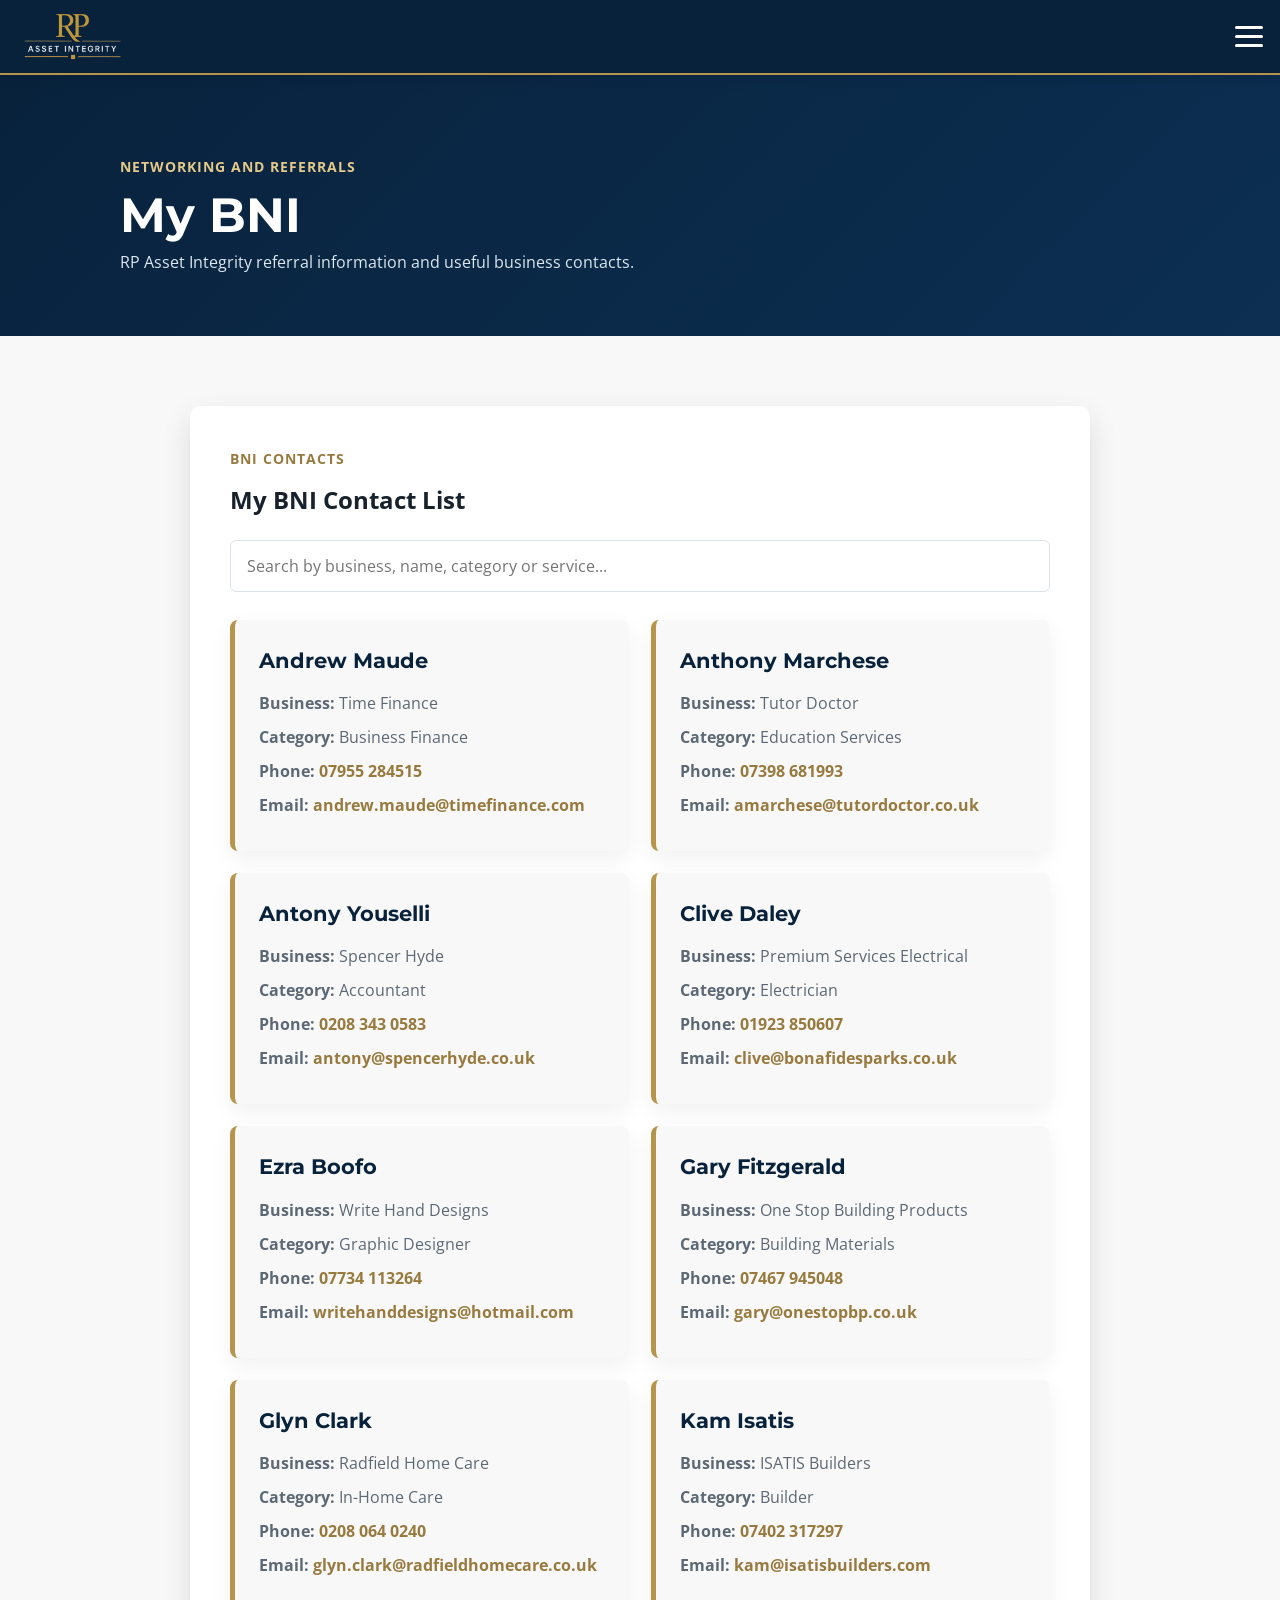
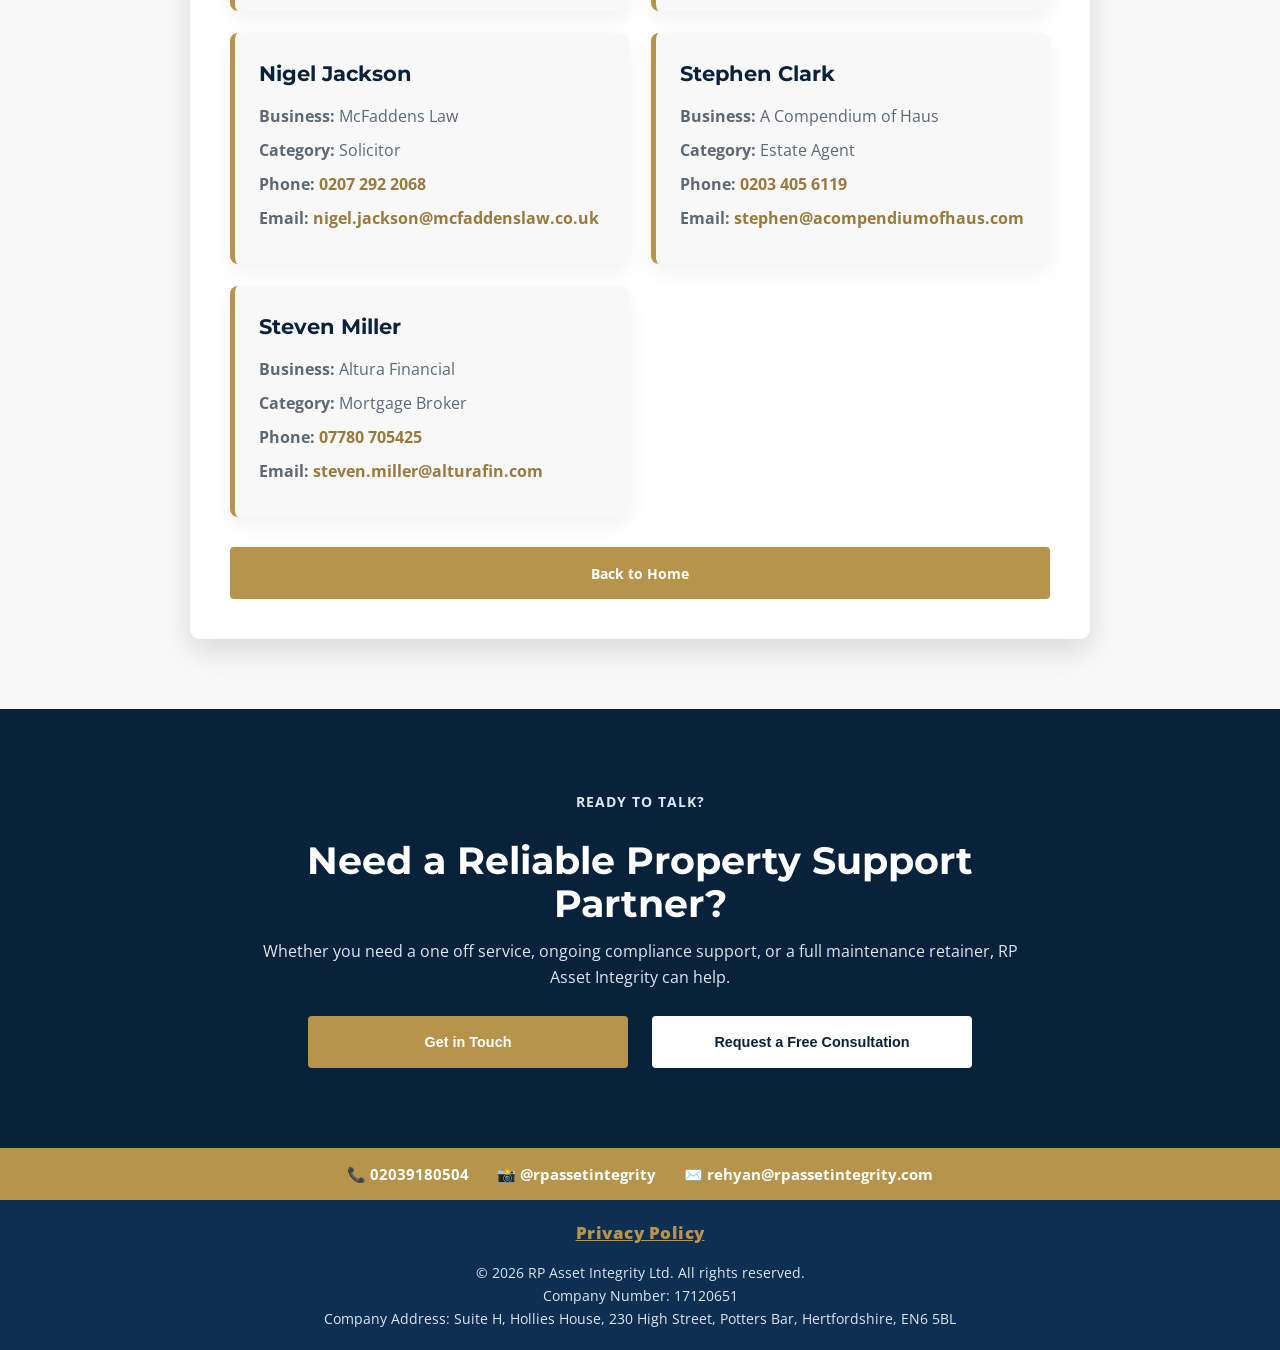
==== commit 5e6bf47e: "added my bni page" ====
--- a/BNI.html
+++ b/BNI.html
@@ -25,6 +25,17 @@
   />
 
   <link rel="stylesheet" href="style.css" />
+
+    <!-- Google tag (gtag.js) -->
+  <script async src="https://www.googletagmanager.com/gtag/js?id=G-1VWPSG8RSP"></script>
+  <script>
+    window.dataLayer = window.dataLayer || [];
+    function gtag(){dataLayer.push(arguments);}
+    gtag('js', new Date());
+
+    gtag('config', 'G-1VWPSG8RSP');
+  </script>
+
 </head>
 
 <body id="top">
@@ -67,7 +78,7 @@
             <li><a href="index.html#why" class="nav-link">Why Us</a></li>
             <li><a href="index.html#founders" class="nav-link">Team</a></li>
             <li><a href="index.html#contact" class="nav-link">Contact</a></li>
-            <!-- <li><a href="BNI.html" class="nav-link active">My BNI</a></li> -->
+            <li><a href="BNI.html" class="nav-link active">My BNI</a></li>
             <li><a href="reviews.html" class="nav-link nav-page-link">Reviews</a></li>
           </ul>
         </nav>
@@ -142,65 +153,93 @@
 
           <div class="bni-contact-grid">
 
-            <div class="bni-contact-card" data-business="Business Name" data-category="Trade or Service">
-              <h3>Contact Name</h3>
-              <p><strong>Business:</strong> Business Name</p>
-              <p><strong>Category:</strong> Trade or Service</p>
-              <p><strong>Phone:</strong> <a href="tel:">Add phone number</a></p>
-              <p><strong>Email:</strong> <a href="mailto:">Add email address</a></p>
-              <p><strong>Website:</strong> <a href="#" target="_blank" rel="noopener noreferrer">Add website</a></p>
-              <p><strong>Notes:</strong> Add referral notes here.</p>
-            </div>
-
-            <div class="bni-contact-card" data-business="Business Name" data-category="Trade or Service">
-              <h3>Contact Name</h3>
-              <p><strong>Business:</strong> Business Name</p>
-              <p><strong>Category:</strong> Trade or Service</p>
-              <p><strong>Phone:</strong> <a href="tel:">Add phone number</a></p>
-              <p><strong>Email:</strong> <a href="mailto:">Add email address</a></p>
-              <p><strong>Website:</strong> <a href="#" target="_blank" rel="noopener noreferrer">Add website</a></p>
-              <p><strong>Notes:</strong> Add referral notes here.</p>
-            </div>
-
-            <div class="bni-contact-card" data-business="Business Name" data-category="Trade or Service">
-              <h3>Contact Name</h3>
-              <p><strong>Business:</strong> Business Name</p>
-              <p><strong>Category:</strong> Trade or Service</p>
-              <p><strong>Phone:</strong> <a href="tel:">Add phone number</a></p>
-              <p><strong>Email:</strong> <a href="mailto:">Add email address</a></p>
-              <p><strong>Website:</strong> <a href="#" target="_blank" rel="noopener noreferrer">Add website</a></p>
-              <p><strong>Notes:</strong> Add referral notes here.</p>
-            </div>
-
-            <div class="bni-contact-card" data-business="Business Name" data-category="Trade or Service">
-              <h3>Contact Name</h3>
-              <p><strong>Business:</strong> Business Name</p>
-              <p><strong>Category:</strong> Trade or Service</p>
-              <p><strong>Phone:</strong> <a href="tel:">Add phone number</a></p>
-              <p><strong>Email:</strong> <a href="mailto:">Add email address</a></p>
-              <p><strong>Website:</strong> <a href="#" target="_blank" rel="noopener noreferrer">Add website</a></p>
-              <p><strong>Notes:</strong> Add referral notes here.</p>
-            </div>
-
-            <div class="bni-contact-card" data-business="Business Name" data-category="Trade or Service">
-              <h3>Contact Name</h3>
-              <p><strong>Business:</strong> Business Name</p>
-              <p><strong>Category:</strong> Trade or Service</p>
-              <p><strong>Phone:</strong> <a href="tel:">Add phone number</a></p>
-              <p><strong>Email:</strong> <a href="mailto:">Add email address</a></p>
-              <p><strong>Website:</strong> <a href="#" target="_blank" rel="noopener noreferrer">Add website</a></p>
-              <p><strong>Notes:</strong> Add referral notes here.</p>
-            </div>
-
-            <div class="bni-contact-card" data-business="Business Name" data-category="Trade or Service">
-              <h3>Contact Name</h3>
-              <p><strong>Business:</strong> Business Name</p>
-              <p><strong>Category:</strong> Trade or Service</p>
-              <p><strong>Phone:</strong> <a href="tel:">Add phone number</a></p>
-              <p><strong>Email:</strong> <a href="mailto:">Add email address</a></p>
-              <p><strong>Website:</strong> <a href="#" target="_blank" rel="noopener noreferrer">Add website</a></p>
-              <p><strong>Notes:</strong> Add referral notes here.</p>
-            </div>
+<div class="bni-contact-card" data-business="Time Finance" data-category="Business Finance">
+  <h3>Andrew Maude</h3>
+  <p><strong>Business:</strong> Time Finance</p>
+  <p><strong>Category:</strong> Business Finance</p>
+  <p><strong>Phone:</strong> <a href="tel:07955284515">07955 284515</a></p>
+  <p><strong>Email:</strong> <a href="mailto:andrew.maude@timefinance.com">andrew.maude@timefinance.com</a></p>
+</div>
+
+<div class="bni-contact-card" data-business="Tutor Doctor" data-category="Education Services">
+  <h3>Anthony Marchese</h3>
+  <p><strong>Business:</strong> Tutor Doctor</p>
+  <p><strong>Category:</strong> Education Services</p>
+  <p><strong>Phone:</strong> <a href="tel:07398681993">07398 681993</a></p>
+  <p><strong>Email:</strong> <a href="mailto:amarchese@tutordoctor.co.uk">amarchese@tutordoctor.co.uk</a></p>
+</div>
+
+<div class="bni-contact-card" data-business="Spencer Hyde" data-category="Accountant">
+  <h3>Antony Youselli</h3>
+  <p><strong>Business:</strong> Spencer Hyde</p>
+  <p><strong>Category:</strong> Accountant</p>
+  <p><strong>Phone:</strong> <a href="tel:02083430583">0208 343 0583</a></p>
+  <p><strong>Email:</strong> <a href="mailto:antony@spencerhyde.co.uk">antony@spencerhyde.co.uk</a></p>
+</div>
+
+<div class="bni-contact-card" data-business="Premium Services Electrical" data-category="Electrician">
+  <h3>Clive Daley</h3>
+  <p><strong>Business:</strong> Premium Services Electrical</p>
+  <p><strong>Category:</strong> Electrician</p>
+  <p><strong>Phone:</strong> <a href="tel:01923850607">01923 850607</a></p>
+  <p><strong>Email:</strong> <a href="mailto:clive@bonafidesparks.co.uk">clive@bonafidesparks.co.uk</a></p>
+</div>
+
+<div class="bni-contact-card" data-business="Write Hand Designs" data-category="Graphic Designer">
+  <h3>Ezra Boofo</h3>
+  <p><strong>Business:</strong> Write Hand Designs</p>
+  <p><strong>Category:</strong> Graphic Designer</p>
+  <p><strong>Phone:</strong> <a href="tel:07734113264">07734 113264</a></p>
+  <p><strong>Email:</strong> <a href="mailto:writehanddesigns@hotmail.com">writehanddesigns@hotmail.com</a></p>
+</div>
+
+<div class="bni-contact-card" data-business="One Stop Building Products" data-category="Building Materials">
+  <h3>Gary Fitzgerald</h3>
+  <p><strong>Business:</strong> One Stop Building Products</p>
+  <p><strong>Category:</strong> Building Materials</p>
+  <p><strong>Phone:</strong> <a href="tel:07467945048">07467 945048</a></p>
+  <p><strong>Email:</strong> <a href="mailto:gary@onestopbp.co.uk">gary@onestopbp.co.uk</a></p>
+</div>
+
+<div class="bni-contact-card" data-business="Radfield Home Care" data-category="In-Home Care">
+  <h3>Glyn Clark</h3>
+  <p><strong>Business:</strong> Radfield Home Care</p>
+  <p><strong>Category:</strong> In-Home Care</p>
+  <p><strong>Phone:</strong> <a href="tel:02080640240">0208 064 0240</a></p>
+  <p><strong>Email:</strong> <a href="mailto:glyn.clark@radfieldhomecare.co.uk">glyn.clark@radfieldhomecare.co.uk</a></p>
+</div>
+
+<div class="bni-contact-card" data-business="ISATIS Builders" data-category="Builder">
+  <h3>Kam Isatis</h3>
+  <p><strong>Business:</strong> ISATIS Builders</p>
+  <p><strong>Category:</strong> Builder</p>
+  <p><strong>Phone:</strong> <a href="tel:07402317297">07402 317297</a></p>
+  <p><strong>Email:</strong> <a href="mailto:kam@isatisbuilders.com">kam@isatisbuilders.com</a></p>
+</div>
+
+<div class="bni-contact-card" data-business="McFaddens Law" data-category="Solicitor">
+  <h3>Nigel Jackson</h3>
+  <p><strong>Business:</strong> McFaddens Law</p>
+  <p><strong>Category:</strong> Solicitor</p>
+  <p><strong>Phone:</strong> <a href="tel:02072922068">0207 292 2068</a></p>
+  <p><strong>Email:</strong> <a href="mailto:nigel.jackson@mcfaddenslaw.co.uk">nigel.jackson@mcfaddenslaw.co.uk</a></p>
+</div>
+
+<div class="bni-contact-card" data-business="A Compendium of Haus" data-category="Estate Agent">
+  <h3>Stephen Clark</h3>
+  <p><strong>Business:</strong> A Compendium of Haus</p>
+  <p><strong>Category:</strong> Estate Agent</p>
+  <p><strong>Phone:</strong> <a href="tel:02034056119">0203 405 6119</a></p>
+  <p><strong>Email:</strong> <a href="mailto:stephen@acompendiumofhaus.com">stephen@acompendiumofhaus.com</a></p>
+</div>
+
+<div class="bni-contact-card" data-business="Altura Financial" data-category="Mortgage Broker">
+  <h3>Steven Miller</h3>
+  <p><strong>Business:</strong> Altura Financial</p>
+  <p><strong>Category:</strong> Mortgage Broker</p>
+  <p><strong>Phone:</strong> <a href="tel:07780705425">07780 705425</a></p>
+  <p><strong>Email:</strong> <a href="mailto:steven.miller@alturafin.com">steven.miller@alturafin.com</a></p>
+</div>
 
           </div>
 
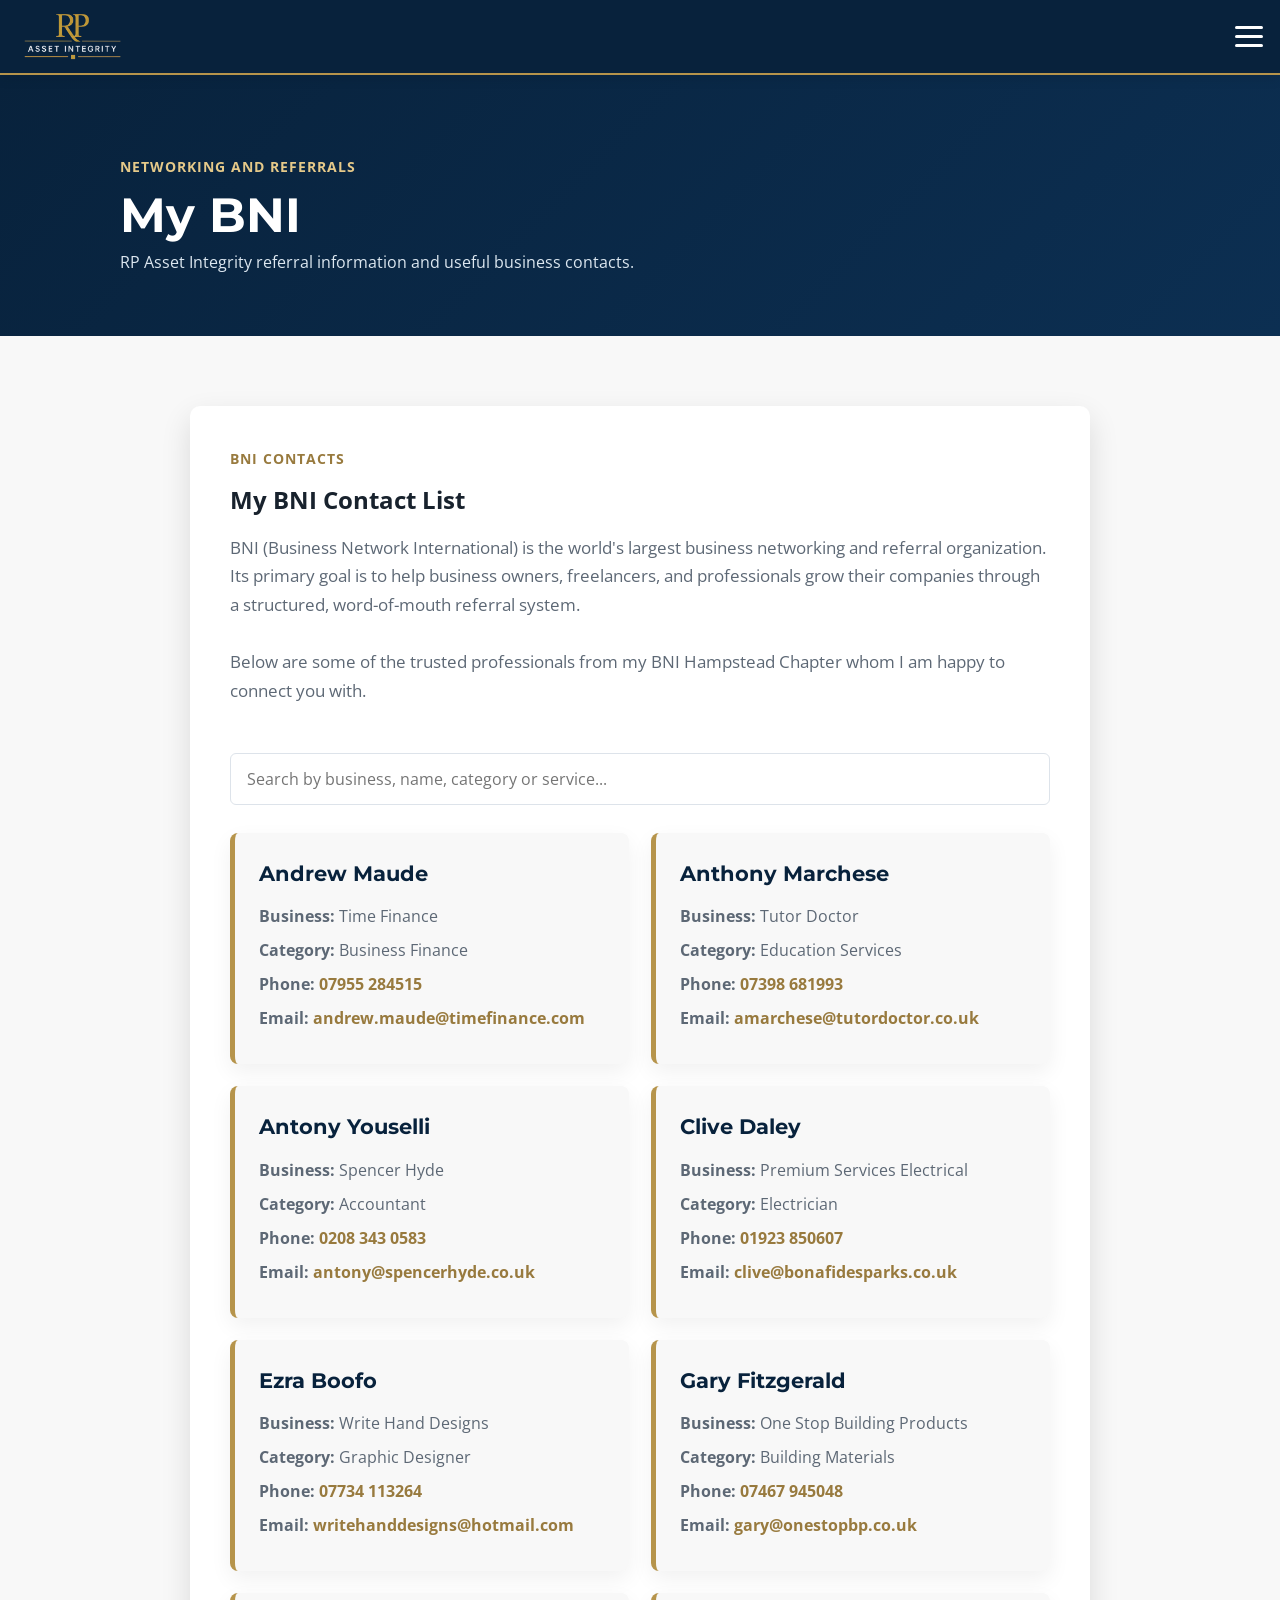
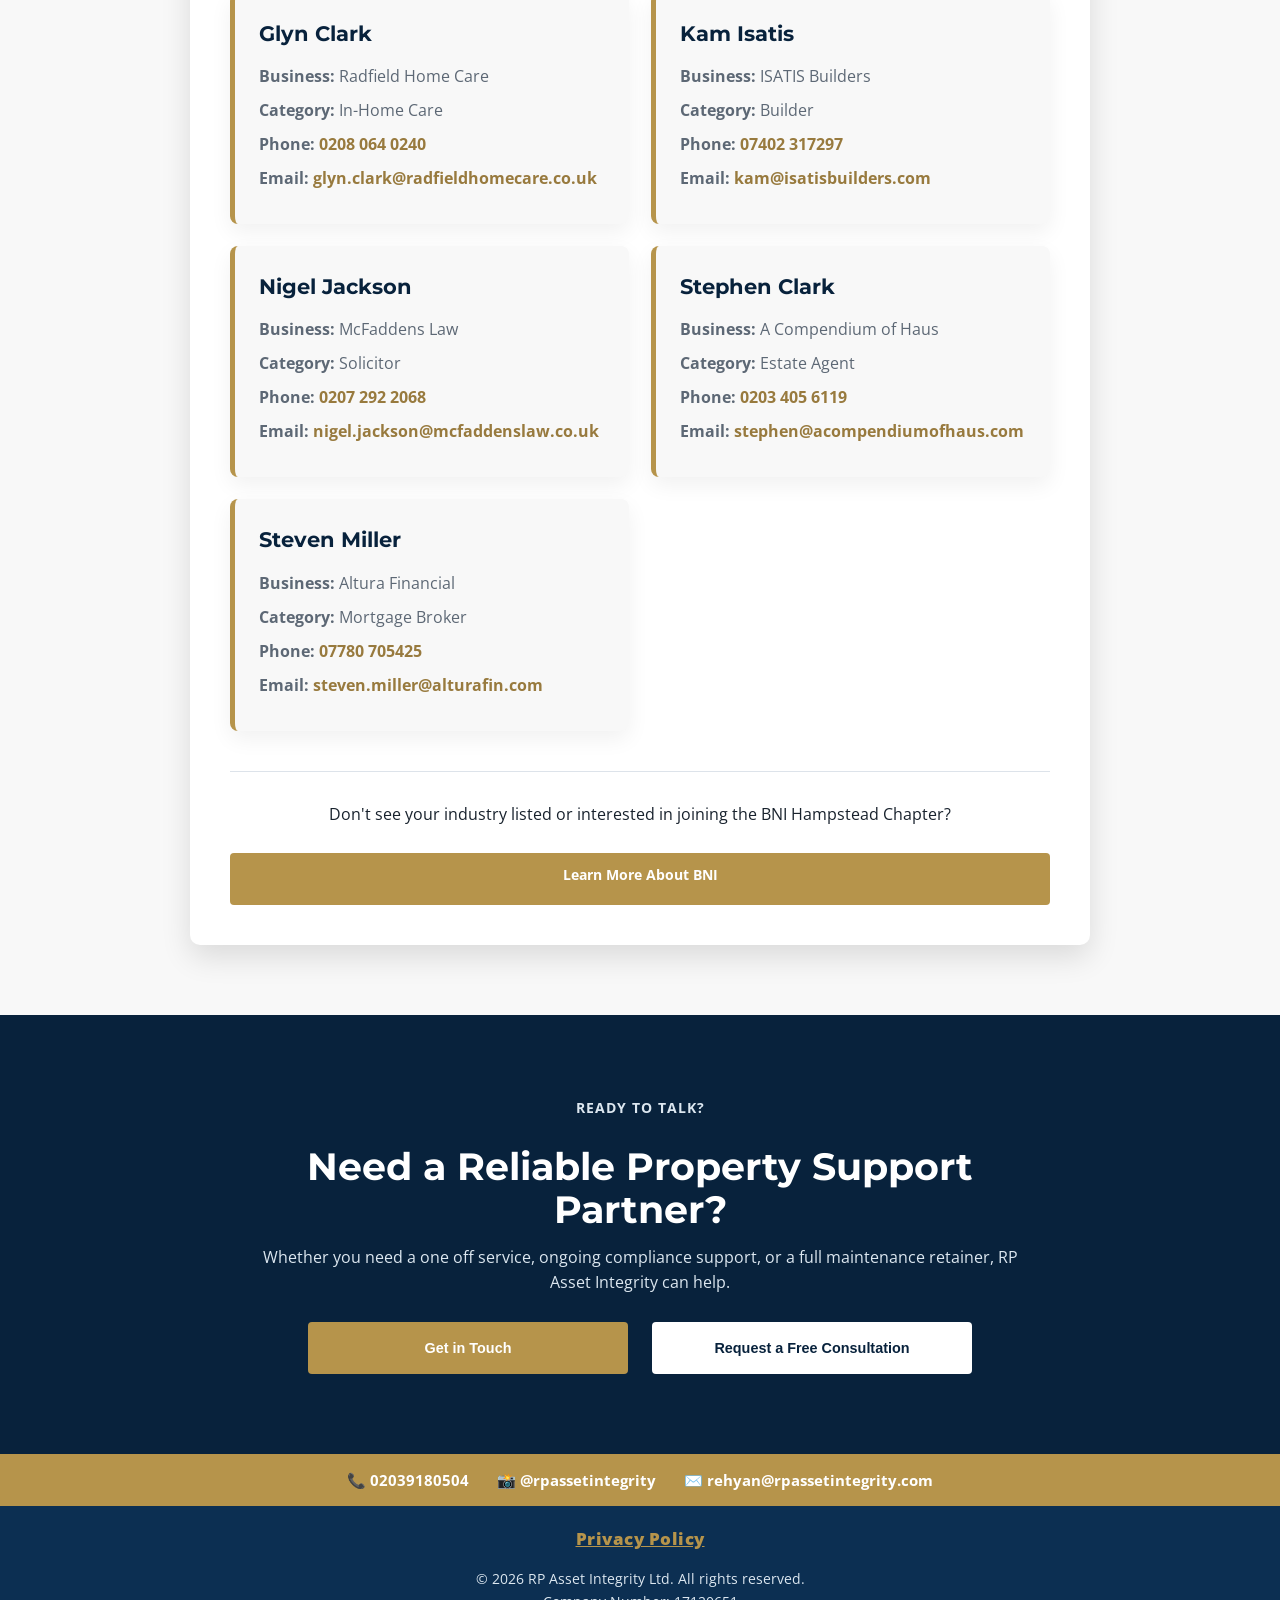
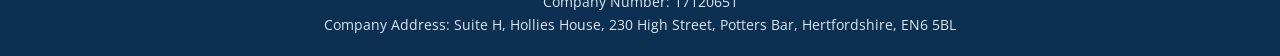
==== commit 4147c7a8: "updated bni page" ====
--- a/BNI.html
+++ b/BNI.html
@@ -95,54 +95,19 @@
       </div>
     </section>
 
-    <!-- <section class="policy-section">
-      <div class="container">
-        <div class="policy-card">
-          <p class="policy-intro">
-            Use this page to keep your BNI profile, referral requests, ideal clients, services, and useful contact details in one place.
-          </p>
-
-          <div class="policy-block">
-            <h2>About RP Asset Integrity</h2>
-            <p>
-              RP Asset Integrity provides property maintenance and compliance support for landlords, letting agents, property investors, and property owners.
-            </p>
-          </div>
-
-          <div class="policy-block">
-            <h2>What We Are Looking For</h2>
-            <p>
-              We are looking to connect with landlords, letting agents, estate agents, property investors, and businesses that need reliable property maintenance and compliance support.
-            </p>
-          </div>
-
-          <div class="policy-block">
-            <h2>Services We Offer</h2>
-            <p>
-              Property maintenance, compliance checks, handyman services, end of tenancy preparation, refurbishment works, and ongoing property support packages.
-            </p>
-          </div>
-
-          <div class="policy-block">
-            <h2>Contact</h2>
-            <p>
-              Phone: <a href="tel:+442039180504">02039180504</a><br />
-              Email: <a href="mailto:rehyan@rpassetintegrity.com">rehyan@rpassetintegrity.com</a><br />
-              Website: <a href="https://rpassetintegrity.com" target="_blank" rel="noopener noreferrer">rpassetintegrity.com</a>
-            </p>
-          </div>
-        </div>
-      </div>
-    </section> -->
-
     <section class="policy-section">
       <div class="container">
         <div class="policy-card">
           <p class="section-label">BNI Contacts</p>
           <h2>My BNI Contact List</h2>
-          <!-- <p class="policy-intro">
-            Add useful BNI contacts here so their details are easy to find.
-          </p> -->
+          <div class="bni-intro">
+            <p>
+              BNI (Business Network International) is the world's largest business networking and referral organization. Its primary goal is to help business owners, freelancers, and professionals grow their companies through a structured, word-of-mouth referral system.
+              <br>
+              <br>
+              Below are some of the trusted professionals from my BNI Hampstead Chapter whom I am happy to connect you with.
+            </p>
+          </div>
 
           <input
             type="text"
@@ -243,9 +208,19 @@
 
           </div>
 
-          <div class="policy-back">
-            <a href="index.html" class="btn btn-gold small-btn">Back to Home</a>
-          </div>
+          <div class="bni-join-section">
+Don't see your industry listed or interested in joining the BNI Hampstead Chapter?
+<br>
+<br>
+<a
+  href="http://bnilondon.com/central-london-&-the-city-hampstead-bni/en-GB/index"
+  target="_blank"
+  rel="noopener noreferrer"
+  class="btn btn-gold small-btn"
+>
+  Learn More About BNI
+</a>
+</div>
         </div>
       </div>
     </section>
--- a/style.css
+++ b/style.css
@@ -2251,6 +2251,40 @@
 }
 
 /* =========================================================
+   BNI INTRO & JOIN SECTION
+========================================================= */
+
+.bni-intro {
+  max-width: 850px;
+  margin: 14px 0 28px;
+  text-align: left;
+  font-size: 1.05rem;
+  line-height: 1.7;
+  color: var(--muted);
+}
+
+.bni-intro p {
+  margin-bottom: 14px;
+}
+
+.bni-join-section {
+  margin-top: 40px;
+  padding-top: 30px;
+  border-top: 1px solid var(--border);
+  text-align: center;
+}
+
+.bni-join-section p {
+  margin-bottom: 18px;
+  color: var(--muted);
+  font-size: 1.05rem;
+}
+
+.bni-join-section .btn {
+  display: inline-block;
+}
+
+/* =========================================================
    MY BNI PAGE RESPONSIVE
 ========================================================= */
 
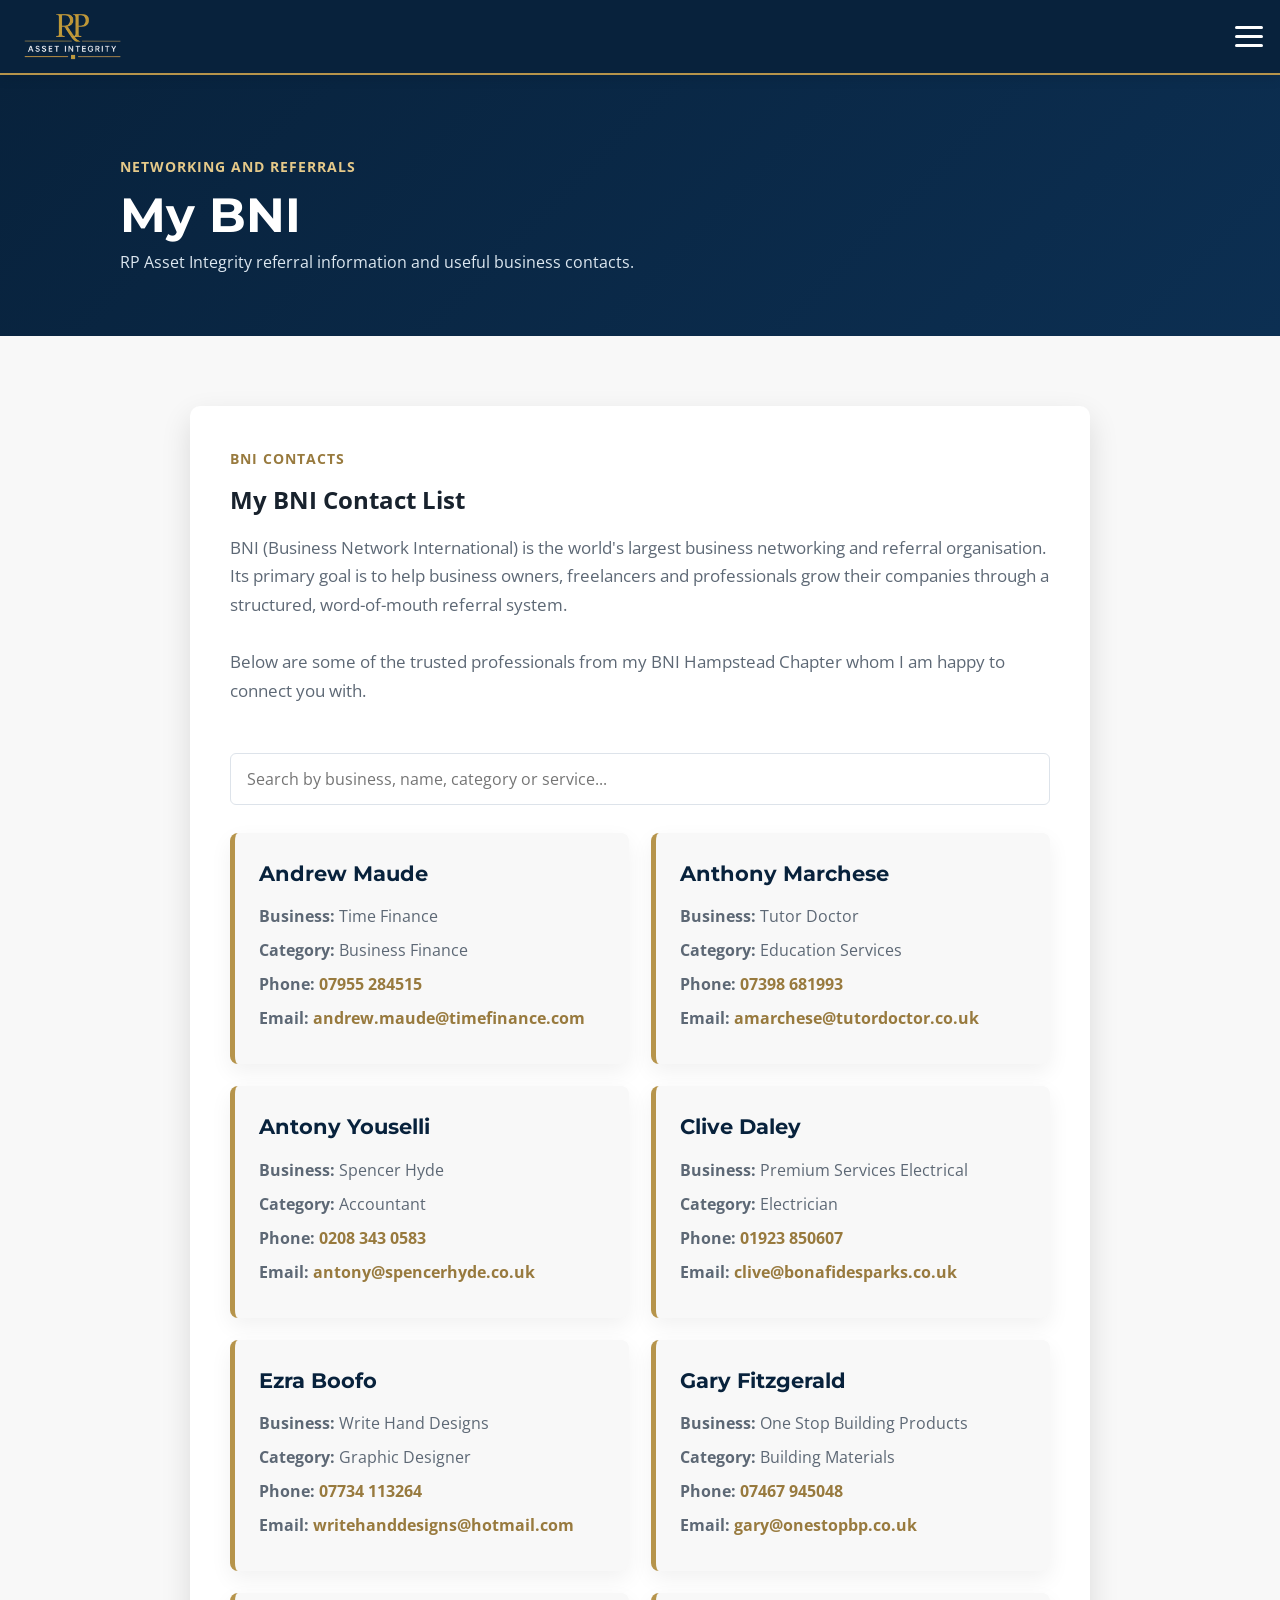
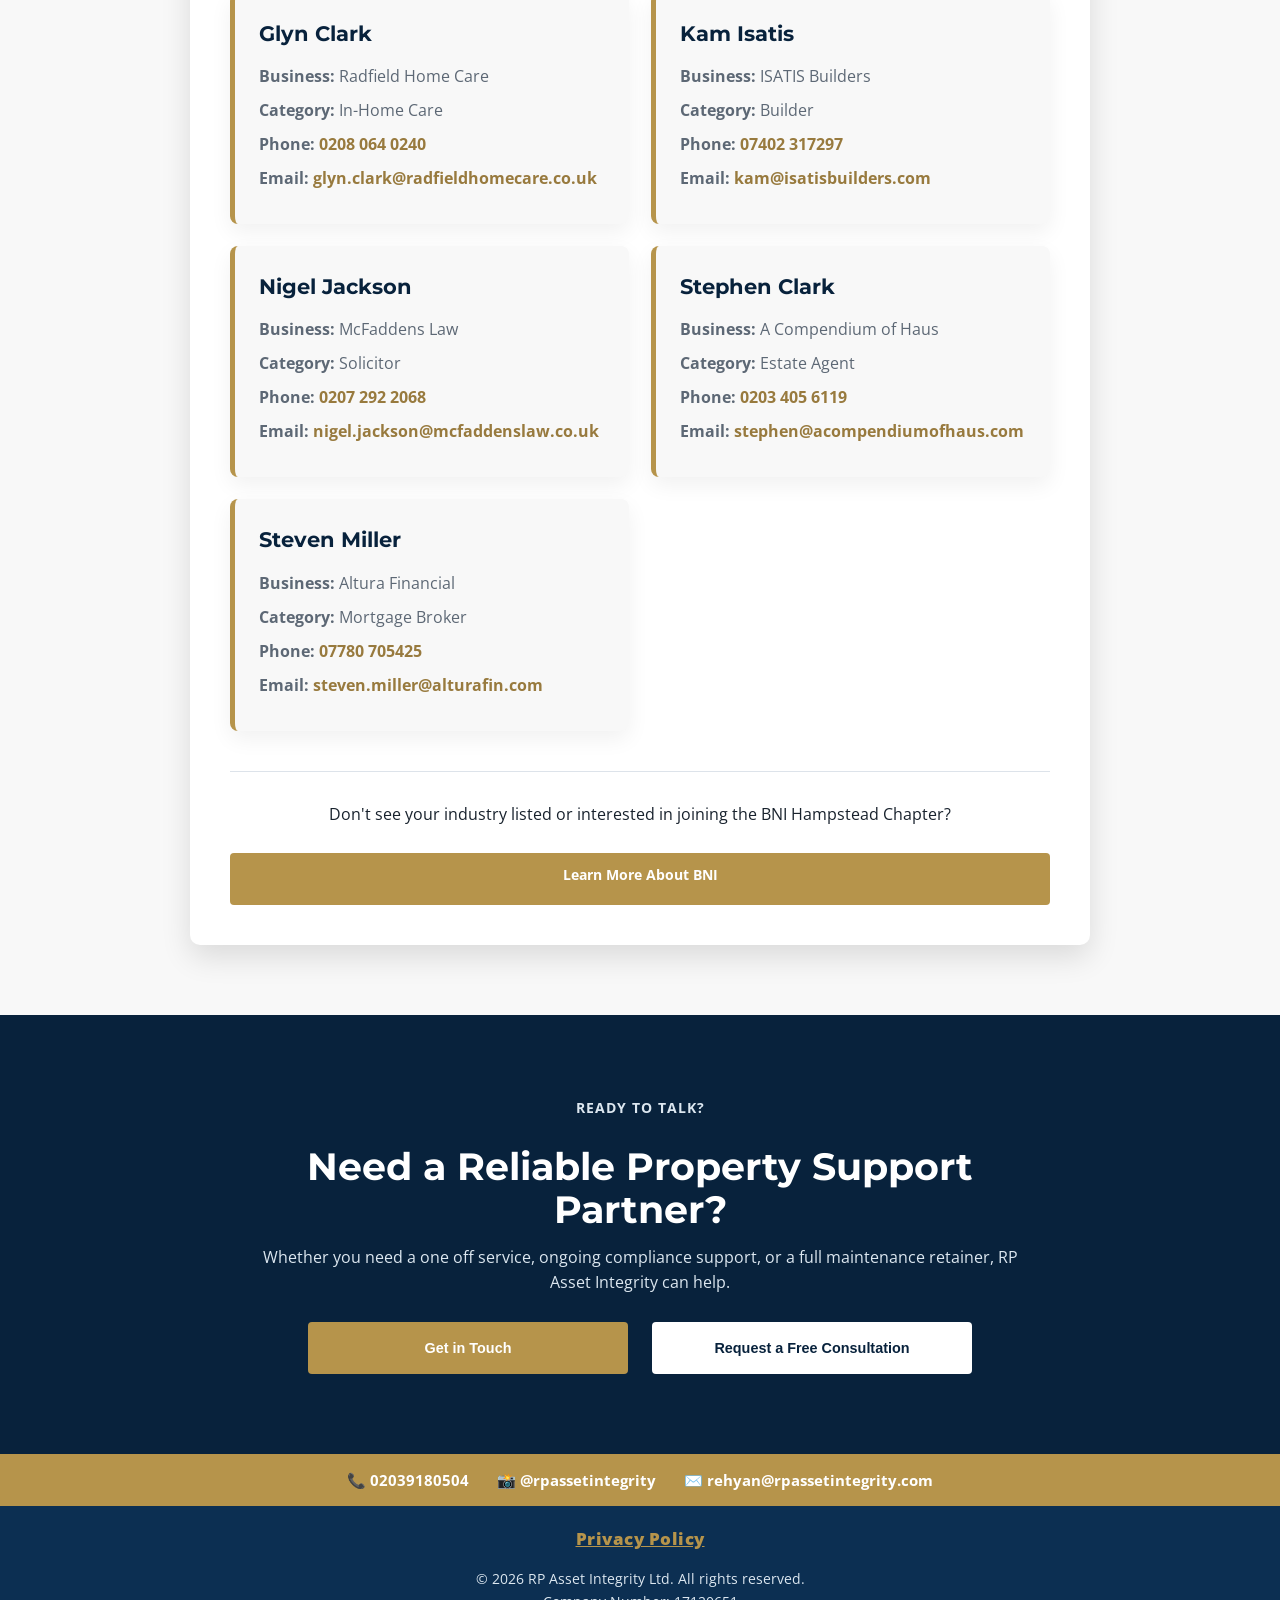
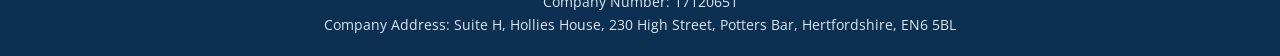
==== commit d78b003f: "sorted puntuation" ====
--- a/BNI.html
+++ b/BNI.html
@@ -102,7 +102,7 @@
           <h2>My BNI Contact List</h2>
           <div class="bni-intro">
             <p>
-              BNI (Business Network International) is the world's largest business networking and referral organization. Its primary goal is to help business owners, freelancers, and professionals grow their companies through a structured, word-of-mouth referral system.
+              BNI (Business Network International) is the world's largest business networking and referral organisation. Its primary goal is to help business owners, freelancers and professionals grow their companies through a structured, word-of-mouth referral system.
               <br>
               <br>
               Below are some of the trusted professionals from my BNI Hampstead Chapter whom I am happy to connect you with.
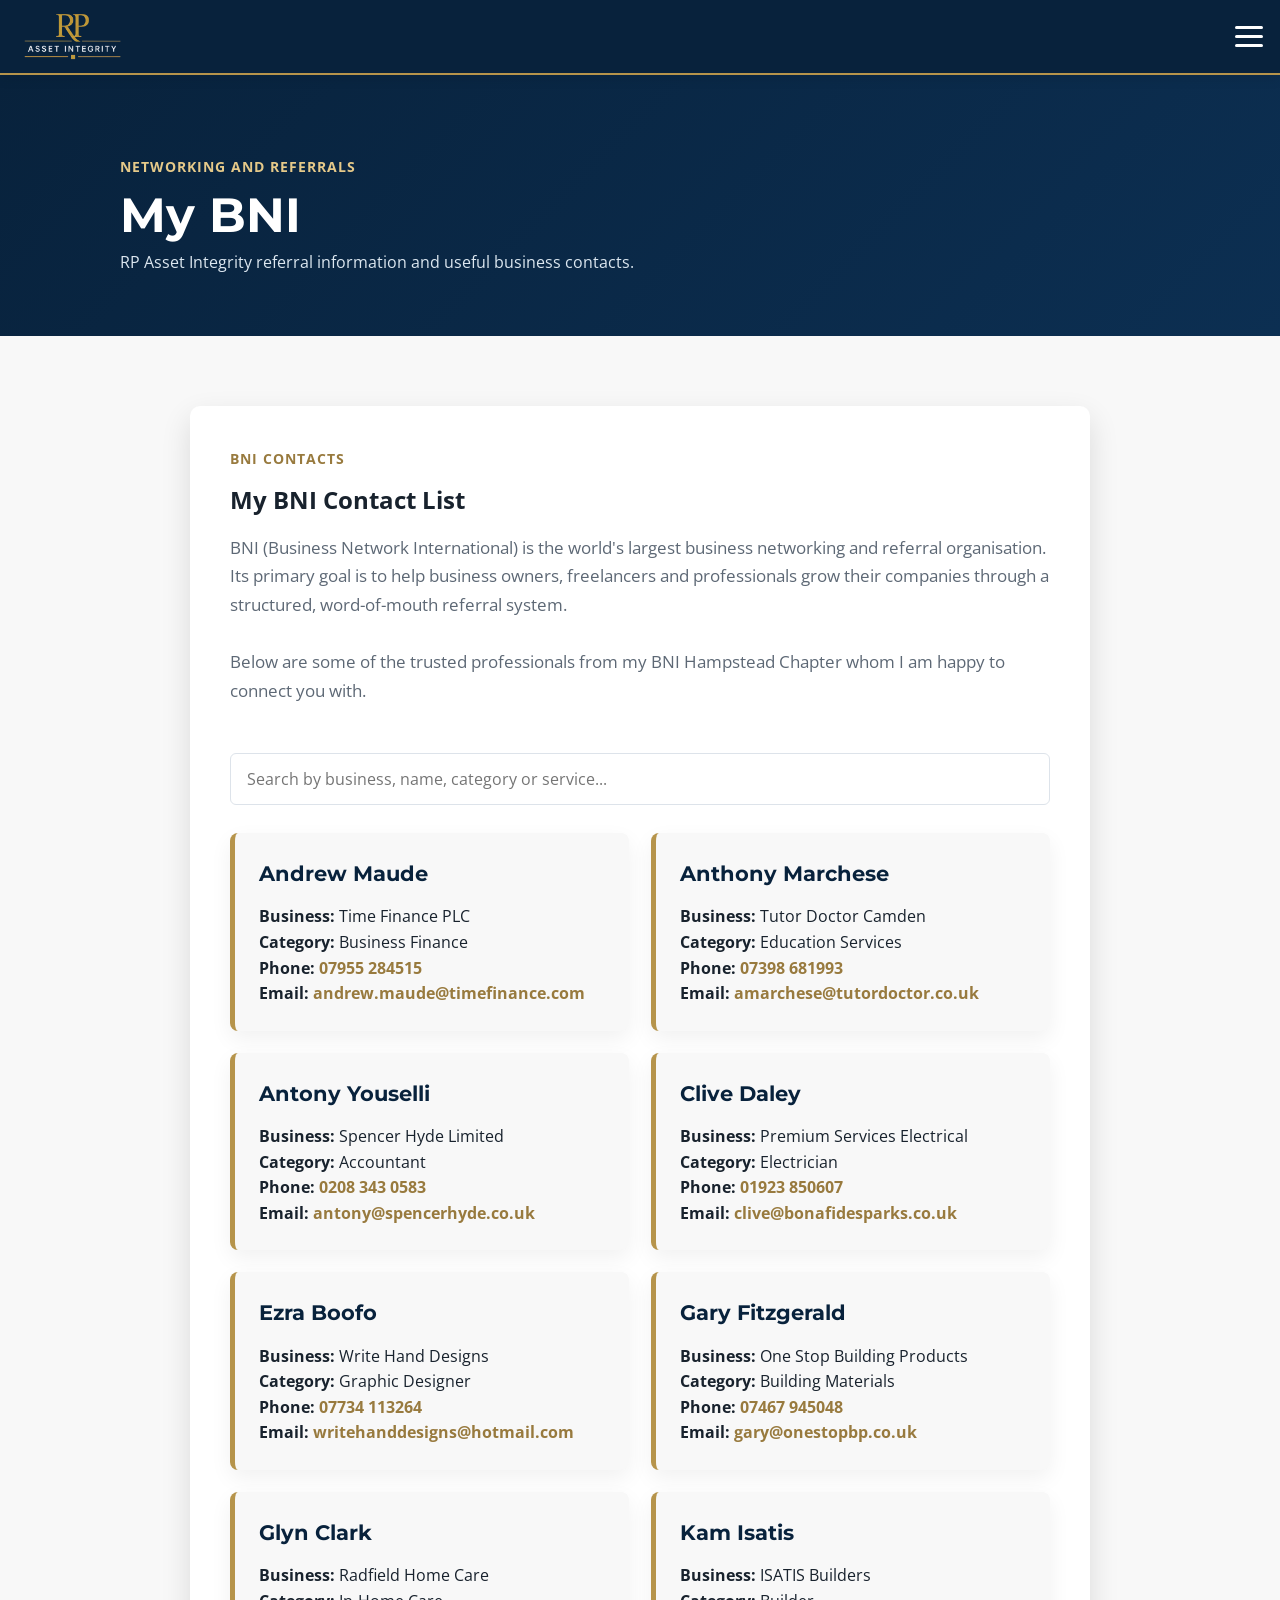
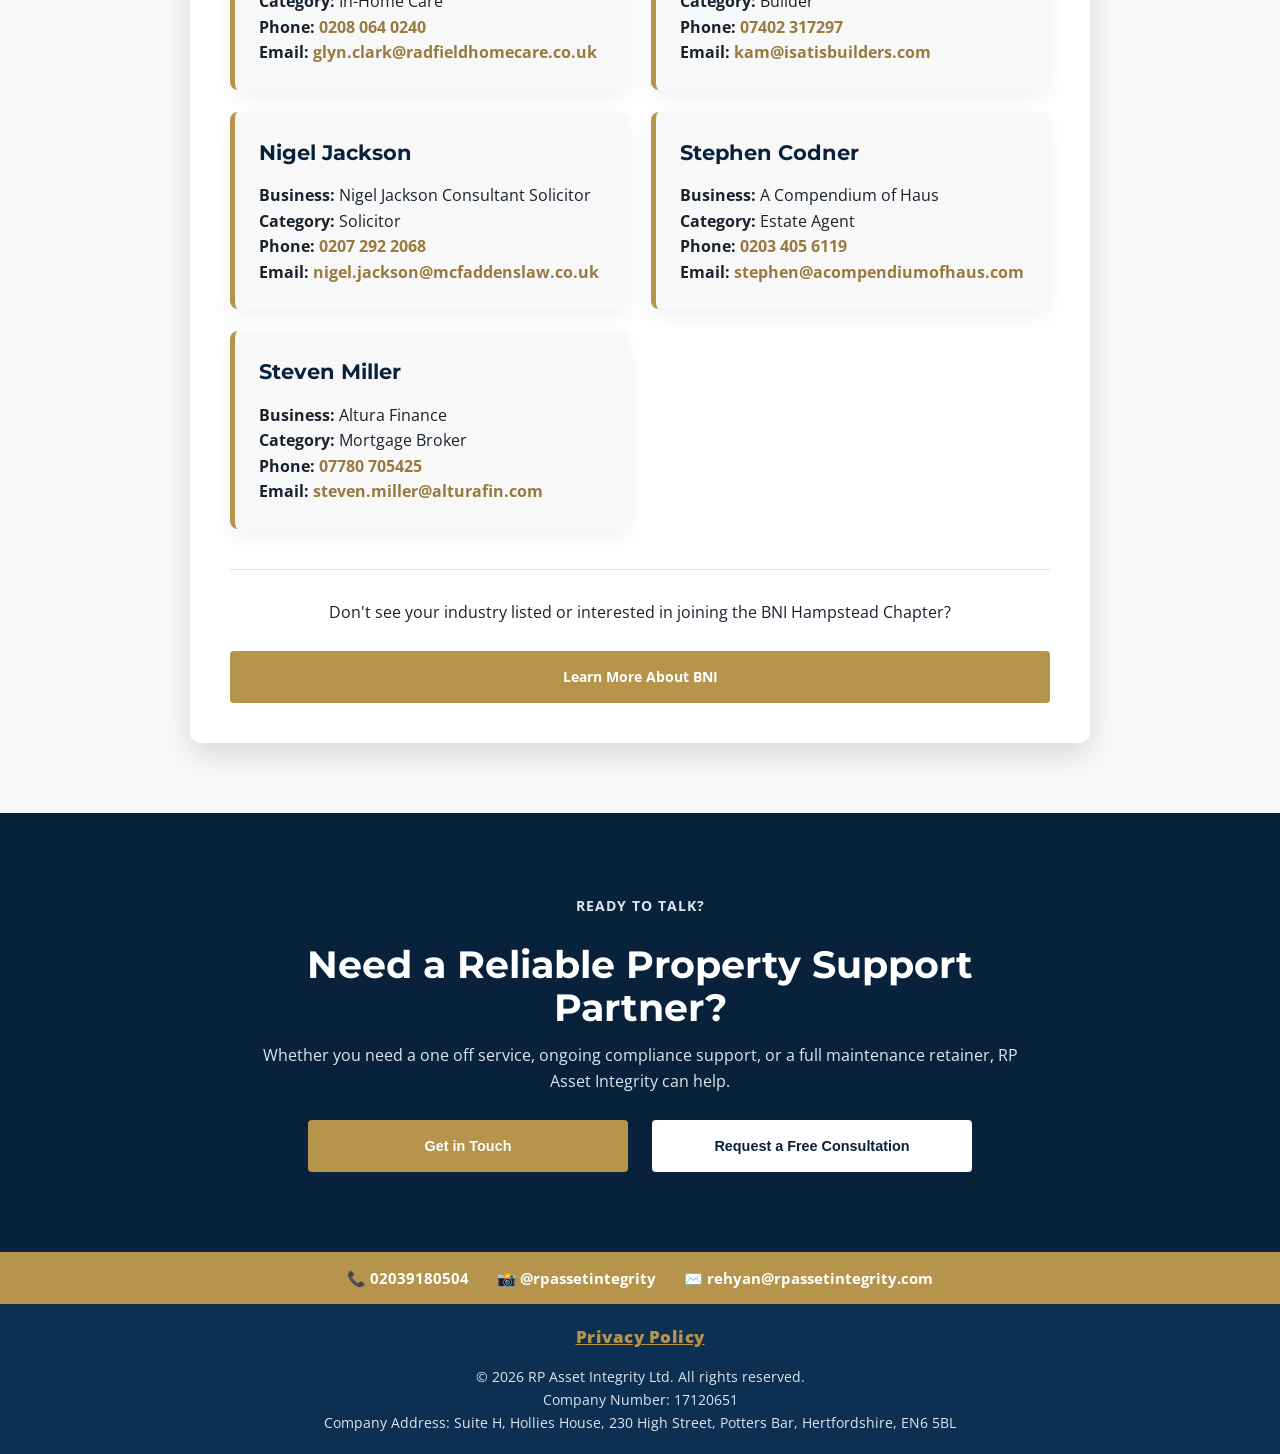
==== commit 693adc80: "changes to bni page" ====
--- a/BNI.html
+++ b/BNI.html
@@ -120,7 +120,7 @@
 
 <div class="bni-contact-card" data-business="Time Finance" data-category="Business Finance">
   <h3>Andrew Maude</h3>
-  <p><strong>Business:</strong> Time Finance</p>
+  <p><strong>Business:</strong> Time Finance PLC</p>
   <p><strong>Category:</strong> Business Finance</p>
   <p><strong>Phone:</strong> <a href="tel:07955284515">07955 284515</a></p>
   <p><strong>Email:</strong> <a href="mailto:andrew.maude@timefinance.com">andrew.maude@timefinance.com</a></p>
@@ -128,7 +128,7 @@
 
 <div class="bni-contact-card" data-business="Tutor Doctor" data-category="Education Services">
   <h3>Anthony Marchese</h3>
-  <p><strong>Business:</strong> Tutor Doctor</p>
+  <p><strong>Business:</strong> Tutor Doctor Camden</p>
   <p><strong>Category:</strong> Education Services</p>
   <p><strong>Phone:</strong> <a href="tel:07398681993">07398 681993</a></p>
   <p><strong>Email:</strong> <a href="mailto:amarchese@tutordoctor.co.uk">amarchese@tutordoctor.co.uk</a></p>
@@ -136,7 +136,7 @@
 
 <div class="bni-contact-card" data-business="Spencer Hyde" data-category="Accountant">
   <h3>Antony Youselli</h3>
-  <p><strong>Business:</strong> Spencer Hyde</p>
+  <p><strong>Business:</strong> Spencer Hyde Limited</p>
   <p><strong>Category:</strong> Accountant</p>
   <p><strong>Phone:</strong> <a href="tel:02083430583">0208 343 0583</a></p>
   <p><strong>Email:</strong> <a href="mailto:antony@spencerhyde.co.uk">antony@spencerhyde.co.uk</a></p>
@@ -182,25 +182,25 @@
   <p><strong>Email:</strong> <a href="mailto:kam@isatisbuilders.com">kam@isatisbuilders.com</a></p>
 </div>
 
-<div class="bni-contact-card" data-business="McFaddens Law" data-category="Solicitor">
+<div class="bni-contact-card" data-business="Nigel Jackson Consultant Solicitor" data-category="Solicitor">
   <h3>Nigel Jackson</h3>
-  <p><strong>Business:</strong> McFaddens Law</p>
+  <p><strong>Business:</strong> Nigel Jackson Consultant Solicitor</p>
   <p><strong>Category:</strong> Solicitor</p>
   <p><strong>Phone:</strong> <a href="tel:02072922068">0207 292 2068</a></p>
   <p><strong>Email:</strong> <a href="mailto:nigel.jackson@mcfaddenslaw.co.uk">nigel.jackson@mcfaddenslaw.co.uk</a></p>
 </div>
 
 <div class="bni-contact-card" data-business="A Compendium of Haus" data-category="Estate Agent">
-  <h3>Stephen Clark</h3>
+  <h3>Stephen Codner</h3>
   <p><strong>Business:</strong> A Compendium of Haus</p>
   <p><strong>Category:</strong> Estate Agent</p>
   <p><strong>Phone:</strong> <a href="tel:02034056119">0203 405 6119</a></p>
   <p><strong>Email:</strong> <a href="mailto:stephen@acompendiumofhaus.com">stephen@acompendiumofhaus.com</a></p>
 </div>
 
-<div class="bni-contact-card" data-business="Altura Financial" data-category="Mortgage Broker">
+<div class="bni-contact-card" data-business="Altura Finance" data-category="Mortgage Broker">
   <h3>Steven Miller</h3>
-  <p><strong>Business:</strong> Altura Financial</p>
+  <p><strong>Business:</strong> Altura Finance</p>
   <p><strong>Category:</strong> Mortgage Broker</p>
   <p><strong>Phone:</strong> <a href="tel:07780705425">07780 705425</a></p>
   <p><strong>Email:</strong> <a href="mailto:steven.miller@alturafin.com">steven.miller@alturafin.com</a></p>
--- a/style.css
+++ b/style.css
@@ -2238,16 +2238,15 @@
   margin-bottom: 14px;
 }
 
-.bni-contact-card p {
-  color: var(--muted);
-  margin-bottom: 10px;
-  line-height: 1.5;
-  word-break: break-word;
-}
-
 .bni-contact-card a {
   color: var(--gold-dark);
   font-weight: 700;
+  word-break: break-word;
+  overflow-wrap: break-word;
+}
+
+.bni-contact-card p {
+  overflow-wrap: break-word;
 }
 
 /* =========================================================
@@ -2281,8 +2280,13 @@
 }
 
 .bni-join-section .btn {
-  display: inline-block;
-}
+  display: flex;
+  align-items: center;
+  justify-content: center;
+  text-align: center;
+  line-height: 1.2;
+}
+
 
 /* =========================================================
    MY BNI PAGE RESPONSIVE
@@ -2294,7 +2298,7 @@
   }
 
   .policy-card {
-    width: calc(100% - 24px);
+    width: 100%;
     padding: 26px 18px;
     border-radius: 12px;
   }
@@ -2332,3 +2336,17 @@
     padding: 18px 16px;
   }
 }
+
+@media (max-width: 768px) {
+  .bni-contact-card a[href^="mailto:"] {
+    font-size: 0.79rem;
+    line-height: 1.4;
+  }
+}
+
+@media (max-width: 768px) {
+  .policy-card {
+    width: 100%;
+    padding: 26px 14px;
+  }
+}
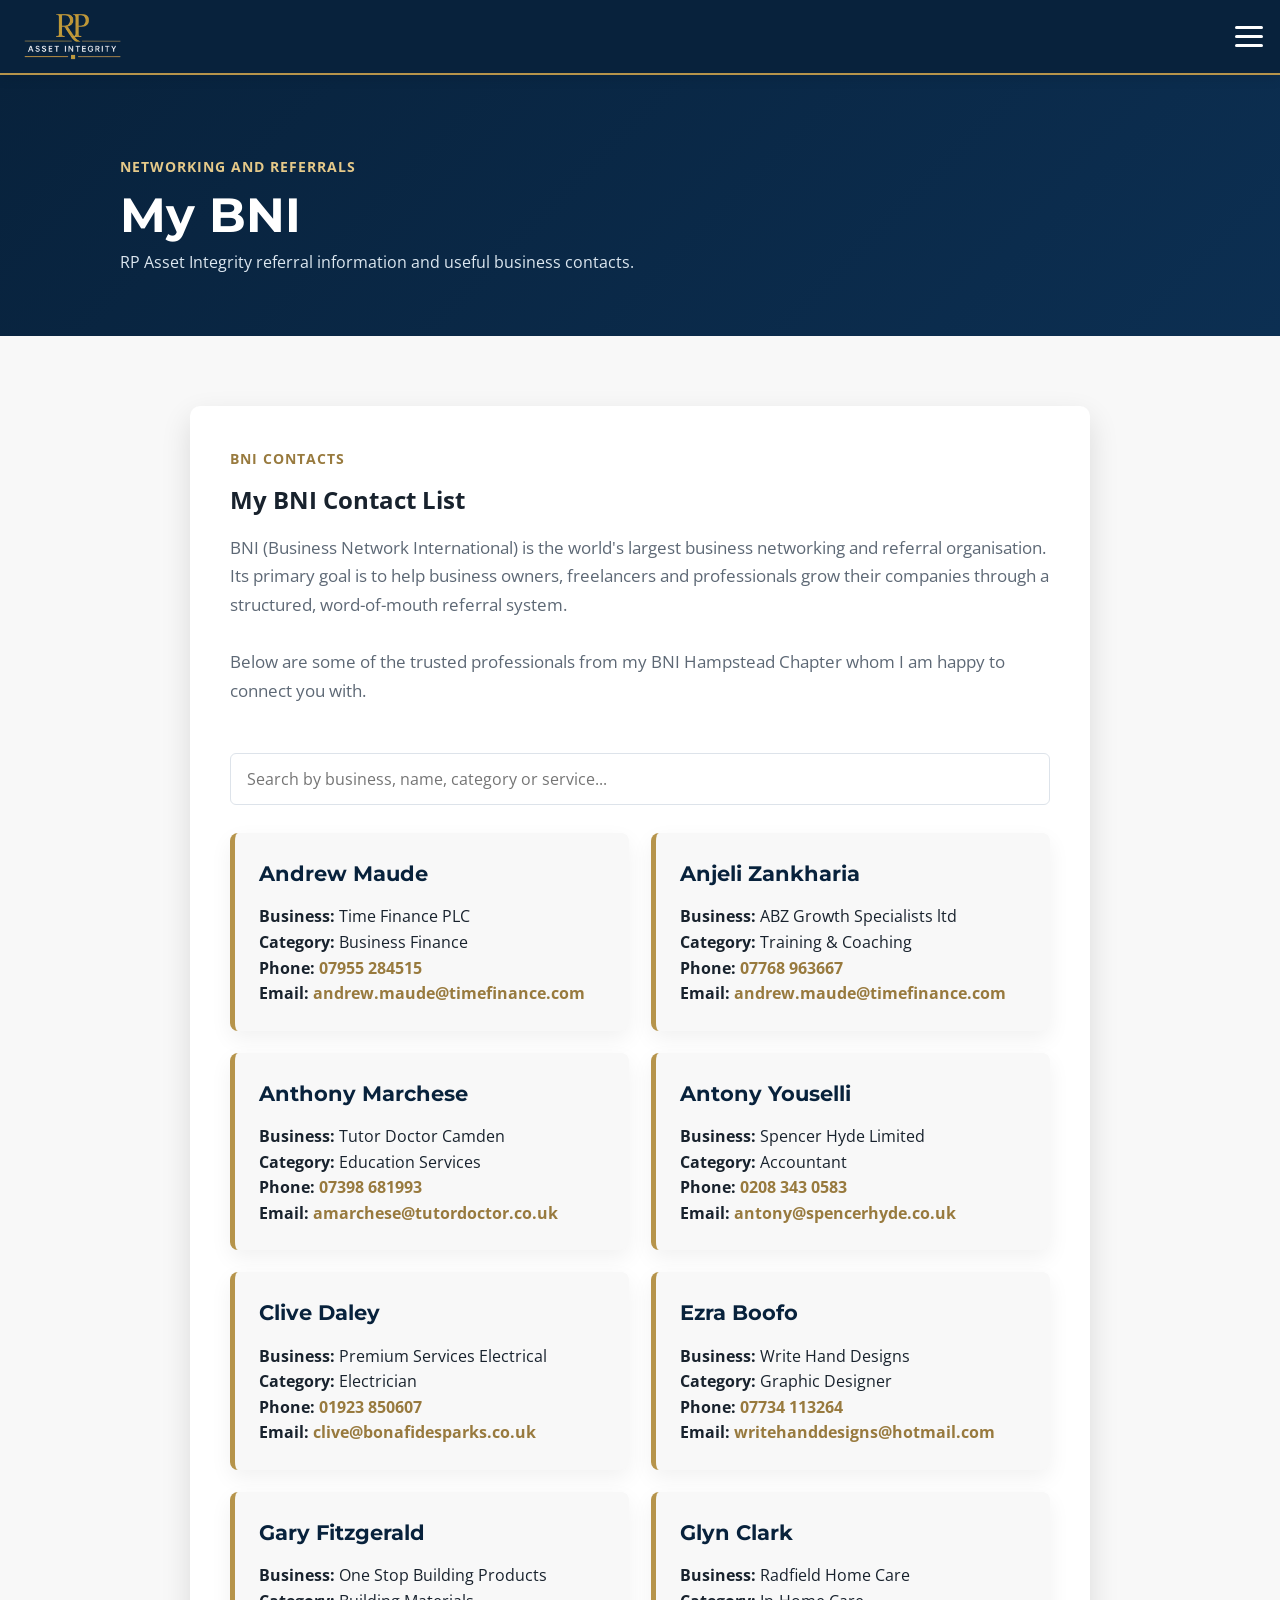
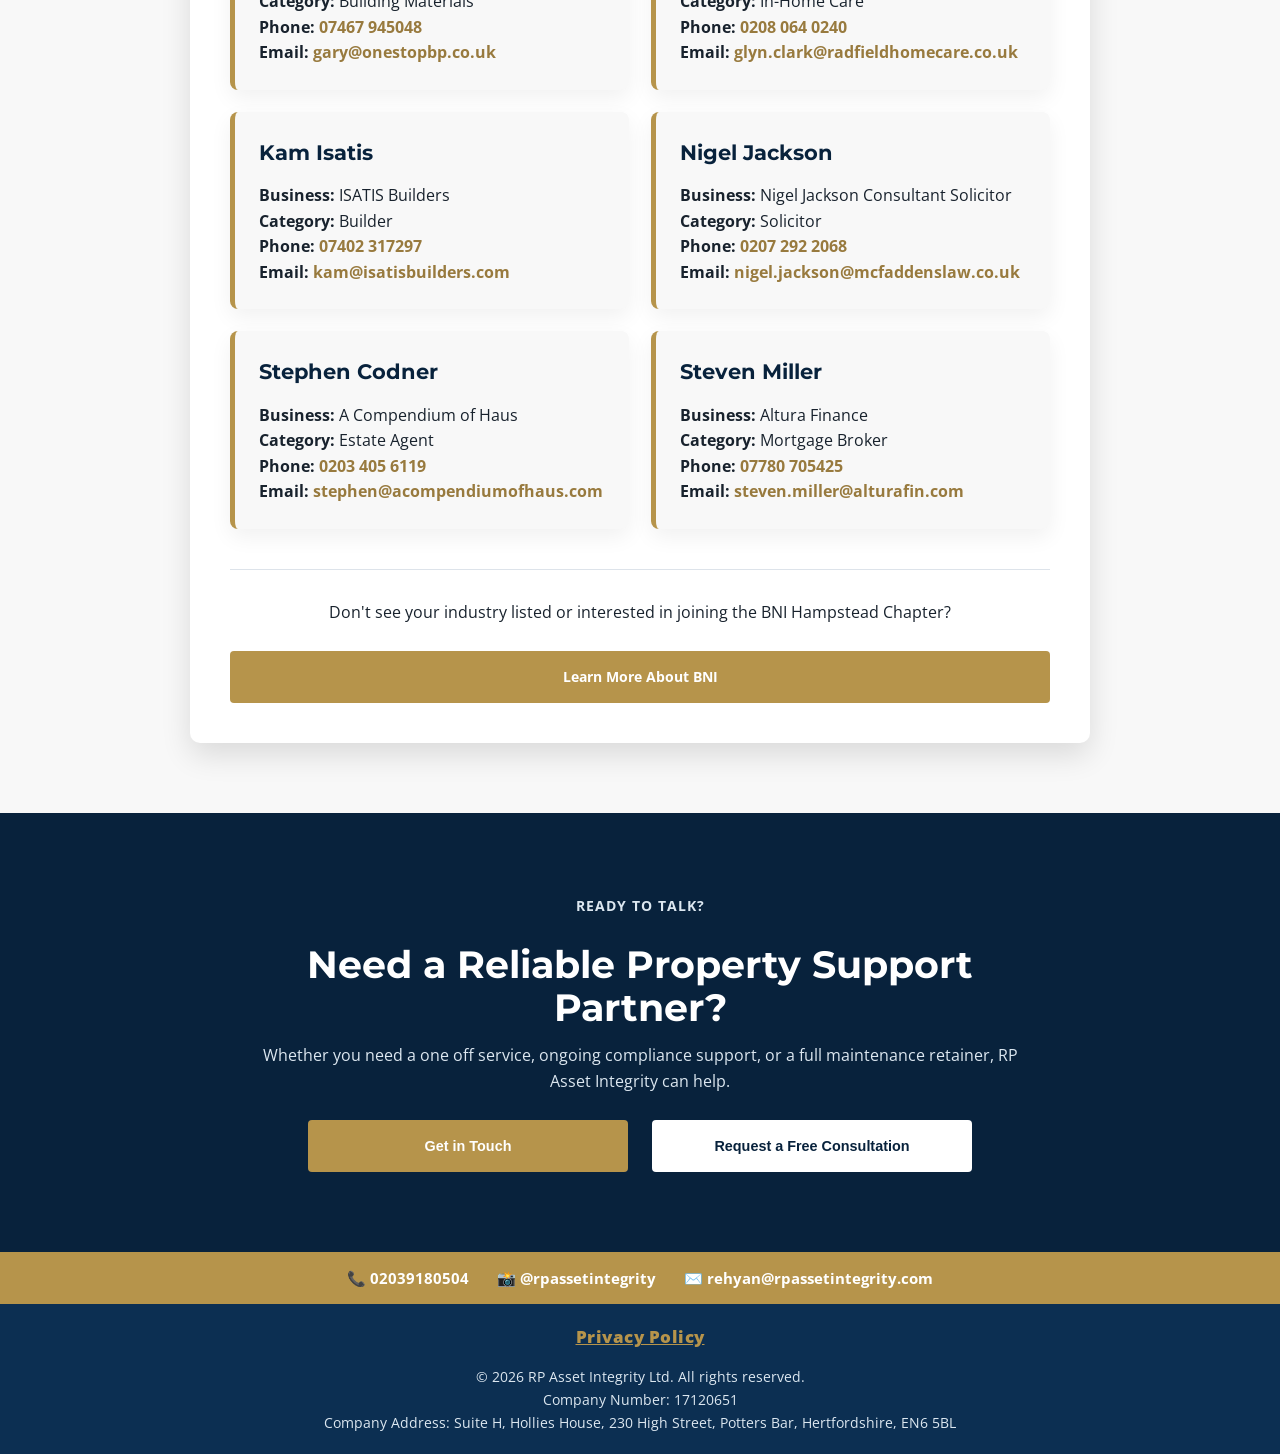
==== commit c9c9e6cf: "updated BNI page with new member" ====
--- a/BNI.html
+++ b/BNI.html
@@ -126,6 +126,14 @@
   <p><strong>Email:</strong> <a href="mailto:andrew.maude@timefinance.com">andrew.maude@timefinance.com</a></p>
 </div>
 
+<div class="bni-contact-card" data-business="ABZ Growth Specialists ltd" data-category="Business Finance">
+  <h3>Anjeli Zankharia</h3>
+  <p><strong>Business:</strong> ABZ Growth Specialists ltd</p>
+  <p><strong>Category:</strong> Training & Coaching</p>
+  <p><strong>Phone:</strong> <a href="tel:07955284515">07768 963667</a></p>
+  <p><strong>Email:</strong> <a href="mailto:anjelizankharia@actioncoach.co.uk">andrew.maude@timefinance.com</a></p>
+</div>
+
 <div class="bni-contact-card" data-business="Tutor Doctor" data-category="Education Services">
   <h3>Anthony Marchese</h3>
   <p><strong>Business:</strong> Tutor Doctor Camden</p>
--- a/style.css
+++ b/style.css
@@ -2350,3 +2350,41 @@
     padding: 26px 14px;
   }
 }
+
+
+
+/* Reviews page layout fix */
+.reviews-grid {
+  display: block;
+  columns: 2;
+  column-gap: 30px;
+}
+
+.reviews-grid .review-card {
+  display: inline-flex;
+  flex-direction: column;
+  width: 100%;
+  height: auto;
+  margin-bottom: 30px;
+  break-inside: avoid;
+  -webkit-column-break-inside: avoid;
+  box-sizing: border-box;
+}
+
+.reviews-grid .review-card .review-text {
+  flex: 0 0 auto;
+}
+
+/* Tablet */
+@media (max-width: 900px) {
+  .reviews-grid {
+    columns: 3;
+  }
+}
+
+/* Mobile */
+@media (max-width: 600px) {
+  .reviews-grid {
+    columns: 1;
+  }
+}
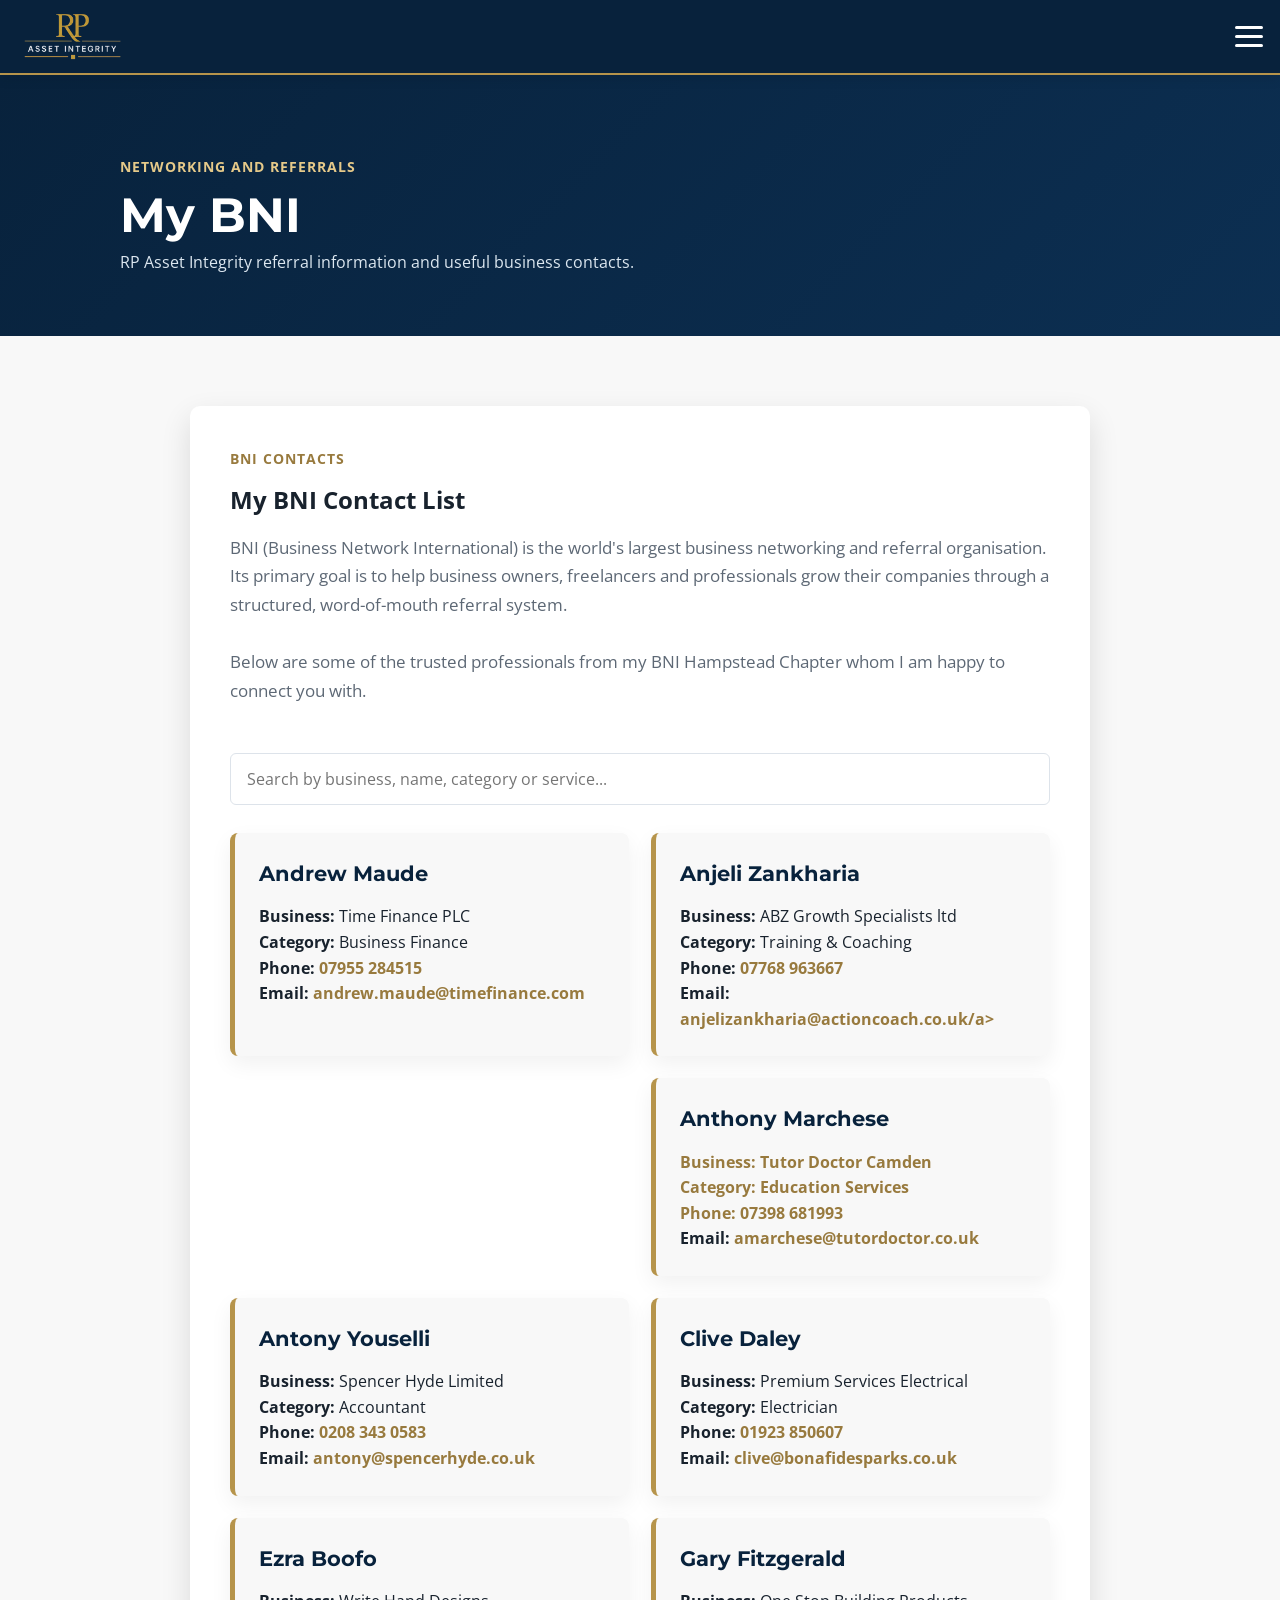
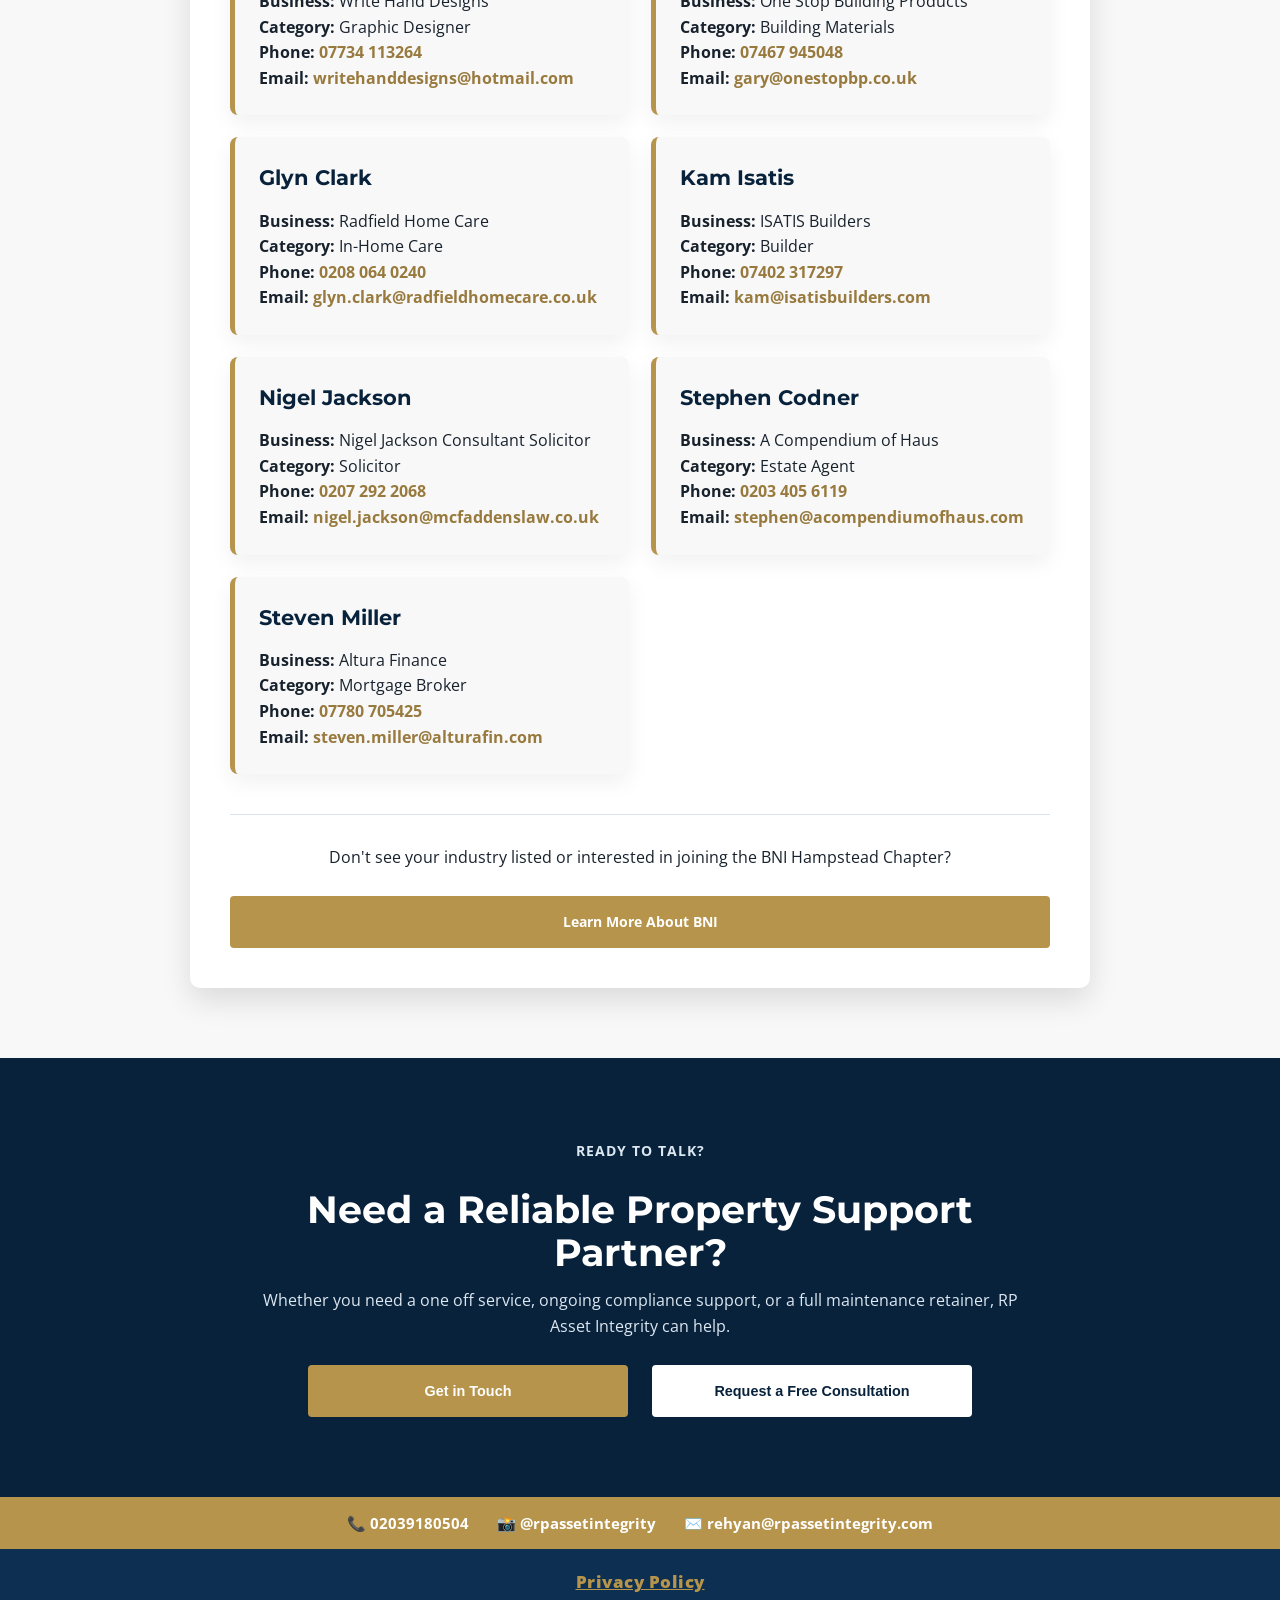
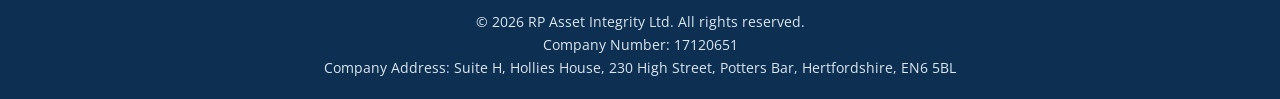
==== commit b58bbbeb: "fixed email address on BNI page" ====
--- a/BNI.html
+++ b/BNI.html
@@ -131,7 +131,7 @@
   <p><strong>Business:</strong> ABZ Growth Specialists ltd</p>
   <p><strong>Category:</strong> Training & Coaching</p>
   <p><strong>Phone:</strong> <a href="tel:07955284515">07768 963667</a></p>
-  <p><strong>Email:</strong> <a href="mailto:anjelizankharia@actioncoach.co.uk">andrew.maude@timefinance.com</a></p>
+  <p><strong>Email:</strong> <a href="mailto:anjelizankharia@actioncoach.co.uk">anjelizankharia@actioncoach.co.uk/a></p>
 </div>
 
 <div class="bni-contact-card" data-business="Tutor Doctor" data-category="Education Services">
